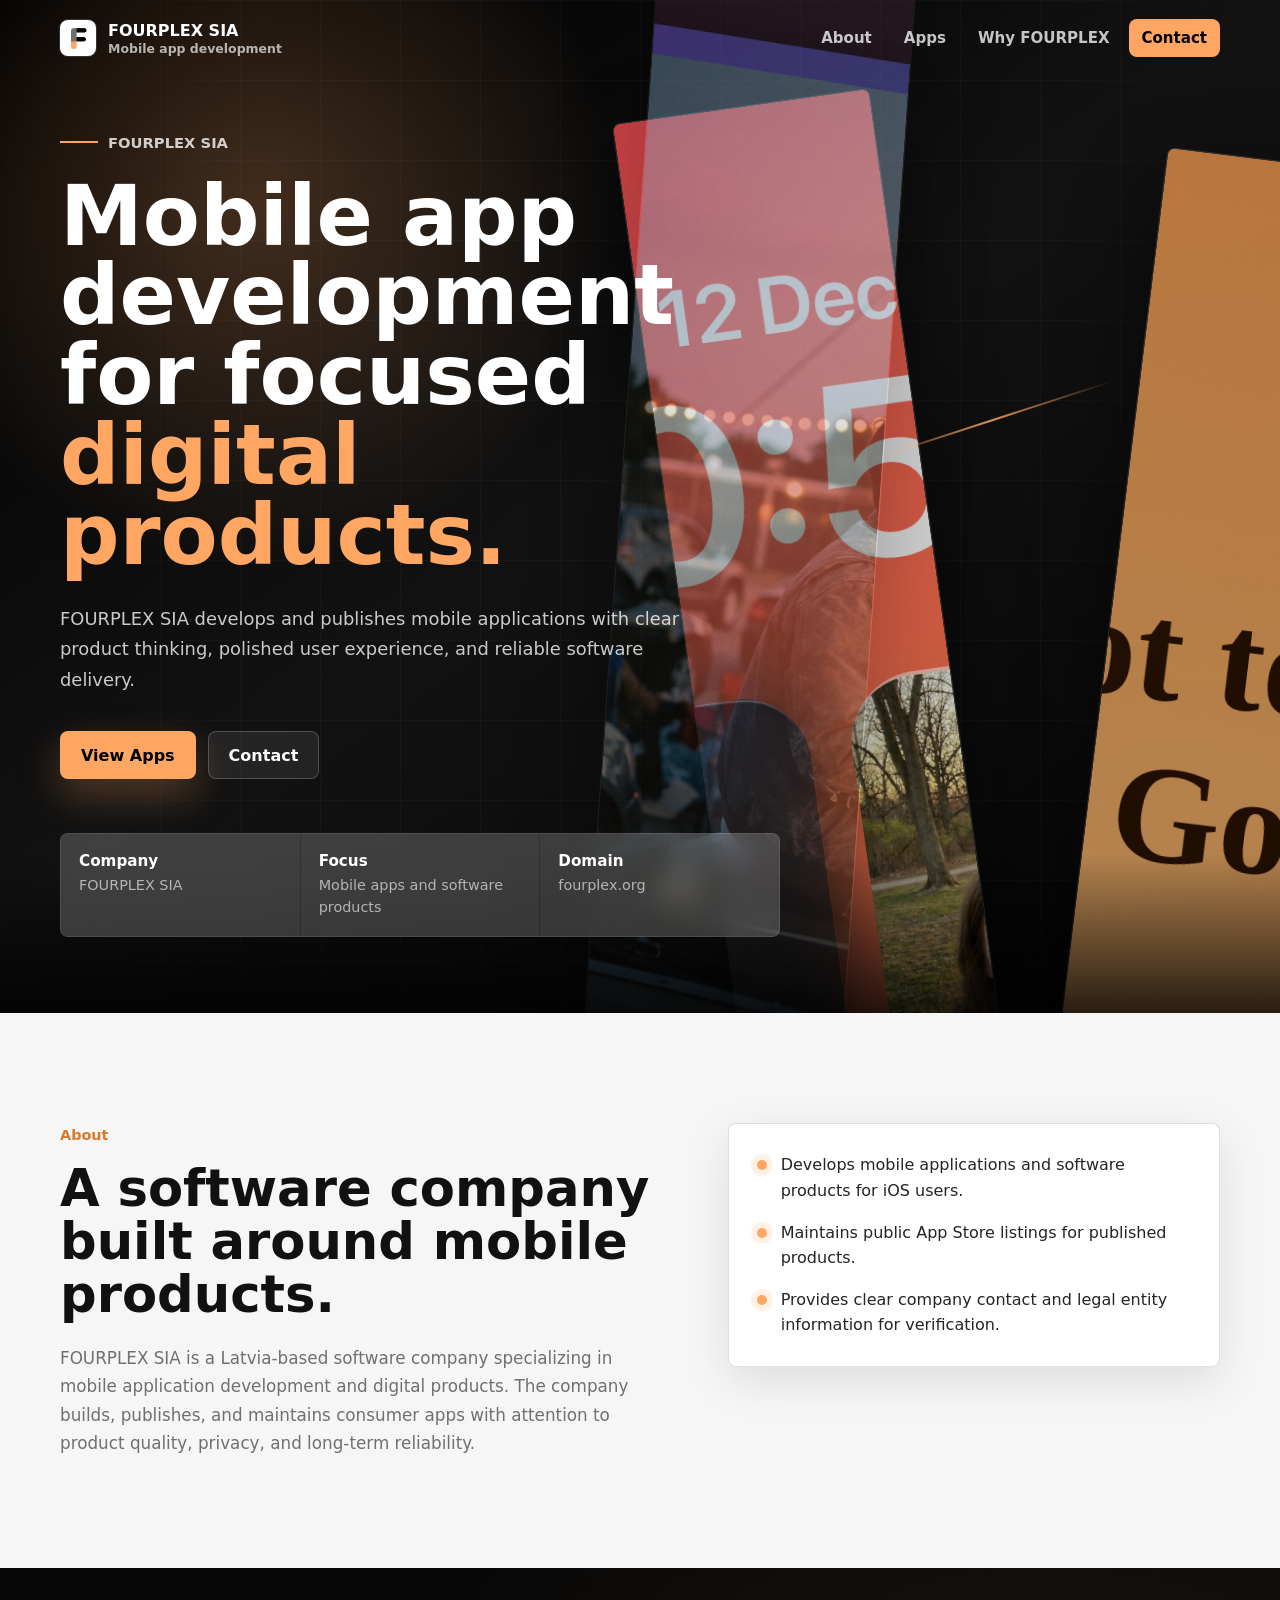
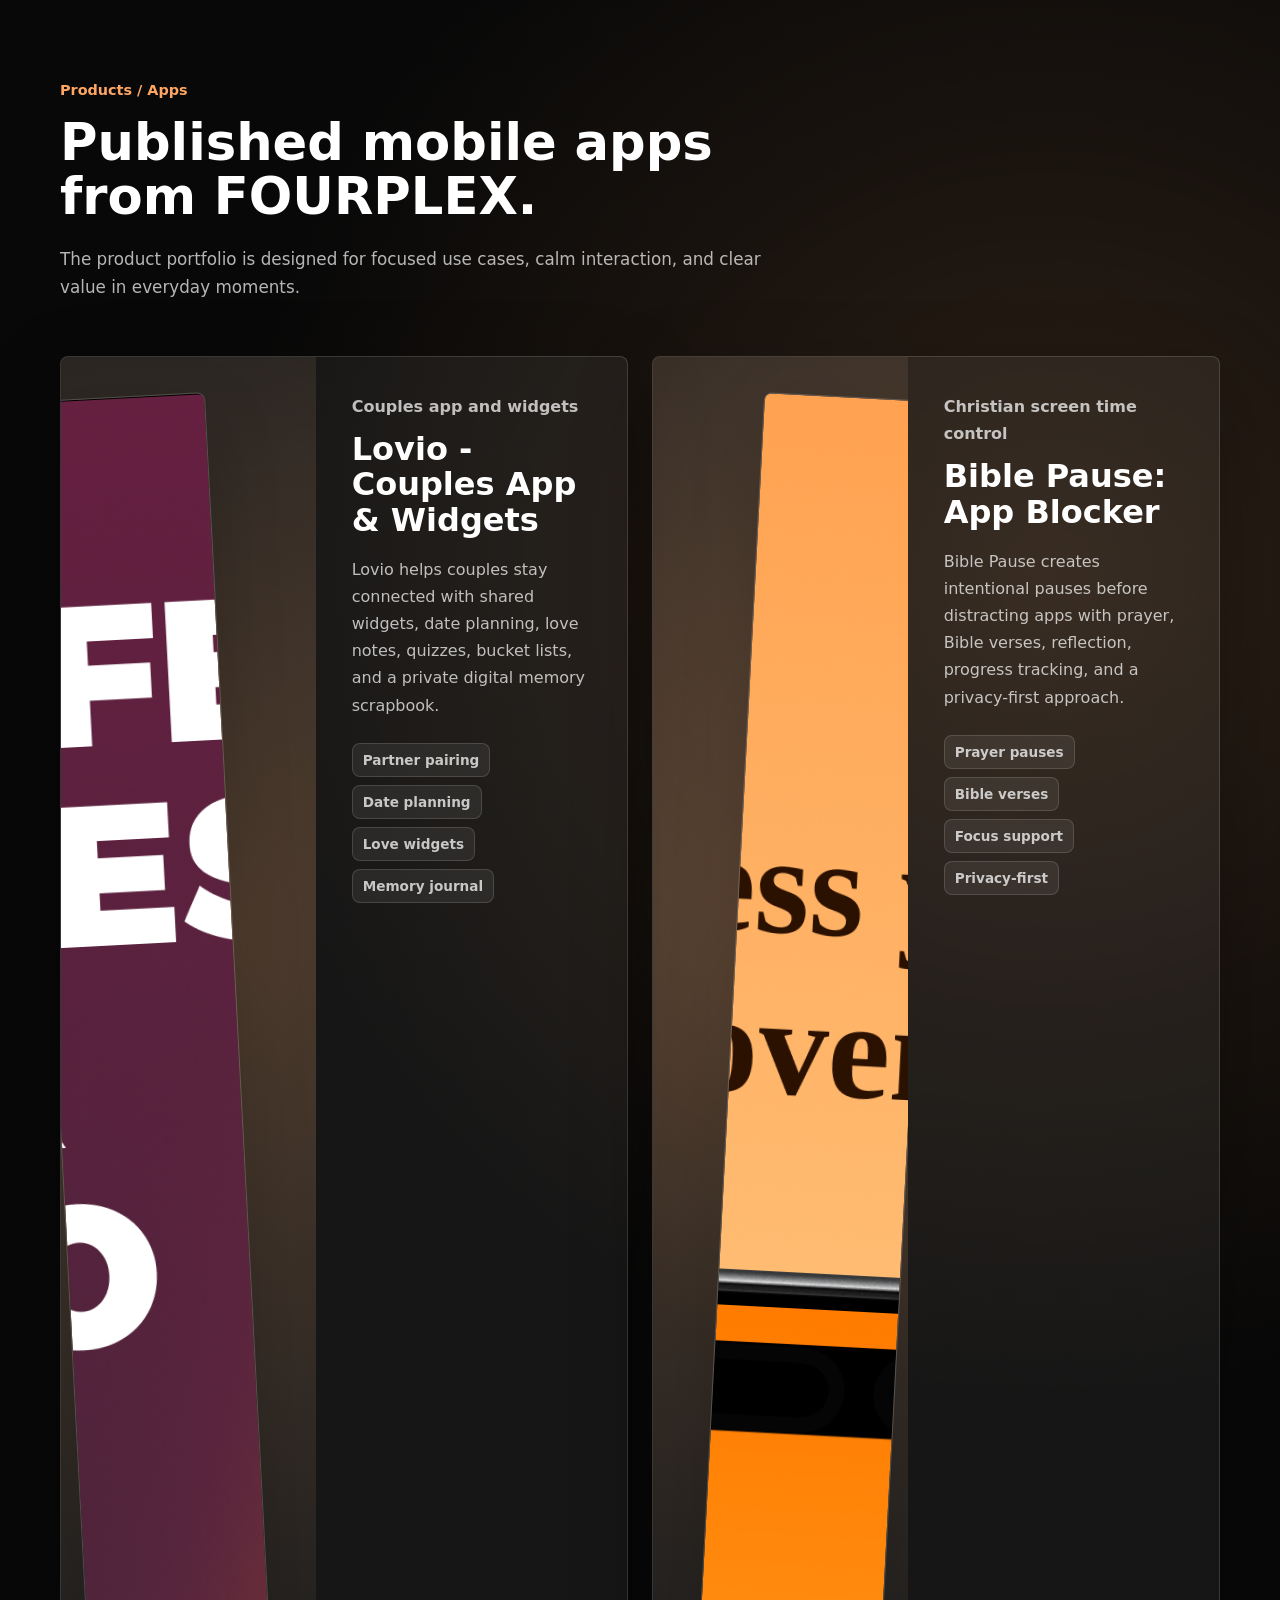
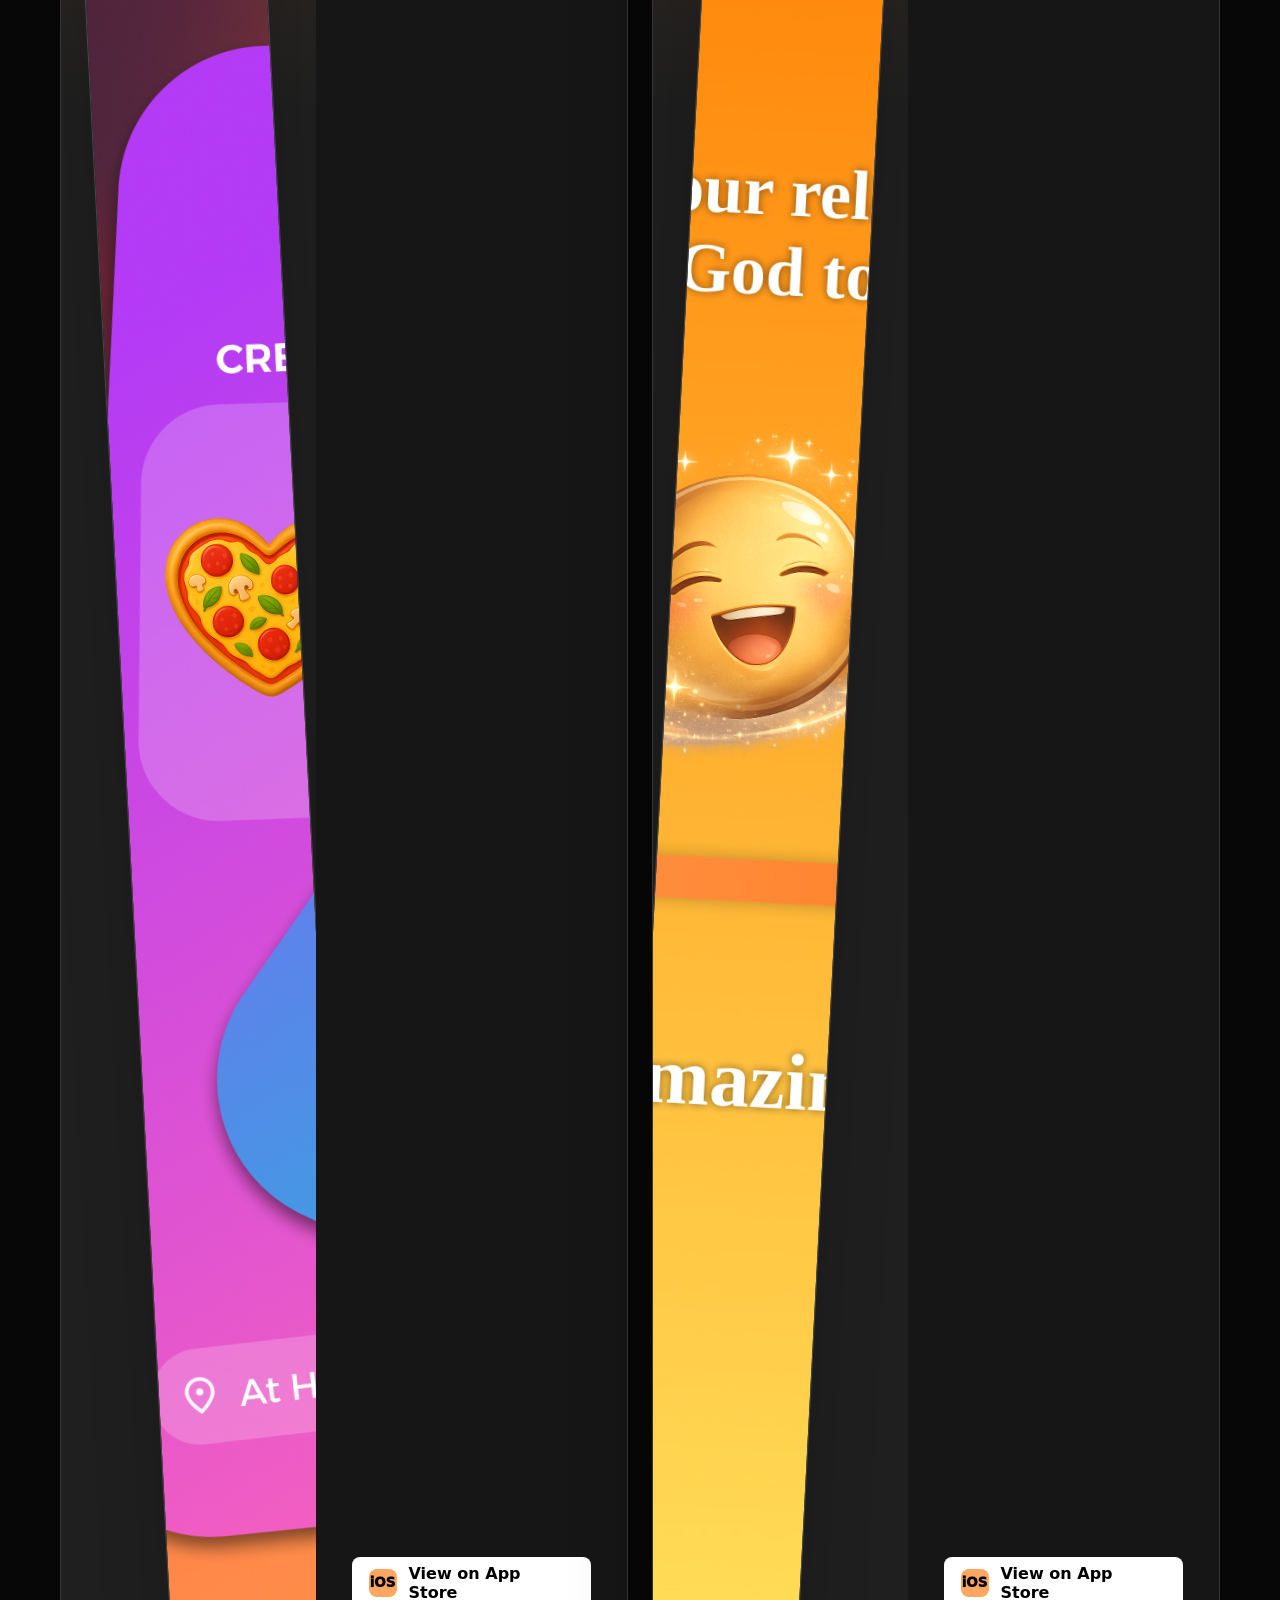
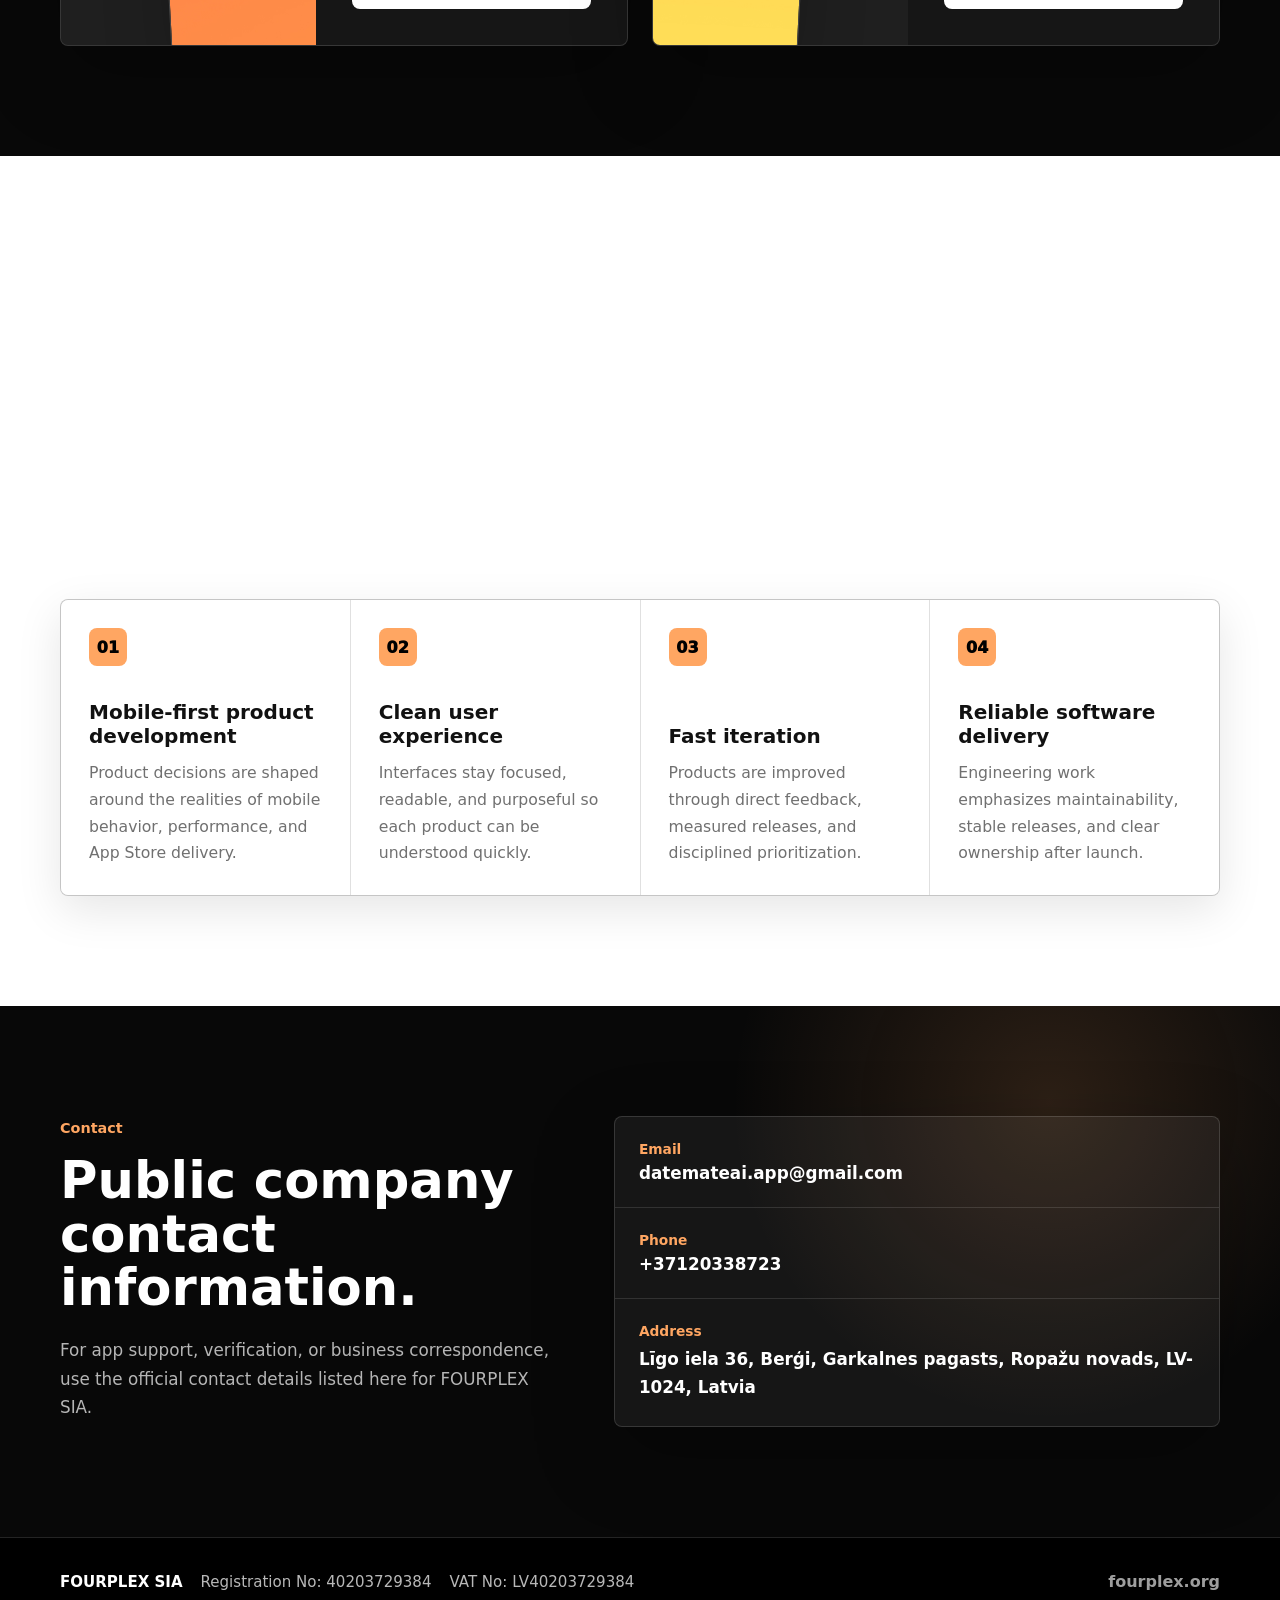
==== index.html @ 43fe4464 "Add initial HTML structure and styles for FOURPLEX SIA website" ====
<!doctype html>
<html lang="en">
<head>
  <meta charset="utf-8">
  <meta name="viewport" content="width=device-width, initial-scale=1">
  <title>FOURPLEX SIA | Mobile App Development Company</title>
  <meta name="description" content="FOURPLEX SIA develops mobile applications and software products, including Lovio and Bible Pause. Public company contact and legal details for FOURPLEX SIA.">
  <meta name="theme-color" content="#000000">
  <meta property="og:title" content="FOURPLEX SIA | Mobile App Development Company">
  <meta property="og:description" content="A Latvia-based software company developing mobile applications and digital products.">
  <meta property="og:type" content="website">
  <meta property="og:url" content="https://fourplex.org">
  <meta property="og:image" content="https://fourplex.org/assets/FOURPLEX_LOGO_TRANSPARENT.png">
  <link rel="canonical" href="https://fourplex.org">
  <link rel="icon" href="assets/FOURPLEX_LOGO_TRANSPARENT.png" type="image/png">
  <script type="application/ld+json">
    {
      "@context": "https://schema.org",
      "@type": "Organization",
      "name": "FOURPLEX SIA",
      "legalName": "FOURPLEX SIA",
      "url": "https://fourplex.org",
      "logo": "https://fourplex.org/assets/FOURPLEX_LOGO_TRANSPARENT.png",
      "description": "FOURPLEX SIA is a software company specializing in mobile application development and digital products.",
      "email": "mailto:datemateai.app@gmail.com",
      "telephone": "+37120338723",
      "taxID": "40203729384",
      "vatID": "LV40203729384",
      "address": {
        "@type": "PostalAddress",
        "streetAddress": "Līgo iela 36",
        "addressLocality": "Berģi, Garkalnes pagasts",
        "addressRegion": "Ropažu novads",
        "postalCode": "LV-1024",
        "addressCountry": "LV"
      },
      "contactPoint": {
        "@type": "ContactPoint",
        "contactType": "business inquiries",
        "email": "datemateai.app@gmail.com",
        "telephone": "+37120338723"
      },
      "sameAs": [
        "https://apps.apple.com/app/lovio-couples-app-widgets/id6743631737",
        "https://apps.apple.com/app/bible-pause-app-blocker/id6758783131"
      ]
    }
  </script>
  <style>
    :root {
      --black: #000000;
      --ink: #111111;
      --graphite: #242424;
      --muted: #707070;
      --accent: #FFA662;
      --accent-dark: #d8792c;
      --surface: #ffffff;
      --surface-soft: #f6f6f6;
      --surface-mid: #ececec;
      --line: rgba(0, 0, 0, 0.12);
      --line-dark: rgba(255, 255, 255, 0.15);
      --radius: 8px;
      --shadow: 0 22px 70px rgba(0, 0, 0, 0.16);
      --shadow-soft: 0 14px 45px rgba(0, 0, 0, 0.10);
      --container: 1160px;
    }

    * {
      box-sizing: border-box;
    }

    html {
      scroll-behavior: smooth;
    }

    body {
      margin: 0;
      color: var(--ink);
      background: var(--surface);
      font-family: ui-sans-serif, system-ui, -apple-system, BlinkMacSystemFont, "Segoe UI", sans-serif;
      letter-spacing: 0;
      text-rendering: optimizeLegibility;
      -webkit-font-smoothing: antialiased;
    }

    img {
      display: block;
      max-width: 100%;
    }

    a {
      color: inherit;
      text-decoration: none;
    }

    p,
    h1,
    h2,
    h3 {
      margin: 0;
    }

    p {
      line-height: 1.7;
    }

    .container {
      width: min(100% - 40px, var(--container));
      margin: 0 auto;
    }

    .site-header {
      position: fixed;
      z-index: 20;
      top: 0;
      left: 0;
      right: 0;
      transition: background 220ms ease, border-color 220ms ease, box-shadow 220ms ease;
      border-bottom: 1px solid transparent;
      color: #ffffff;
    }

    .site-header.is-scrolled,
    .site-header.is-open {
      background: rgba(0, 0, 0, 0.88);
      border-color: var(--line-dark);
      box-shadow: 0 18px 42px rgba(0, 0, 0, 0.24);
      backdrop-filter: blur(18px);
    }

    .nav-shell {
      min-height: 76px;
      display: flex;
      align-items: center;
      justify-content: space-between;
      gap: 24px;
    }

    .brand {
      display: inline-flex;
      align-items: center;
      gap: 12px;
      font-weight: 800;
      font-size: 1rem;
    }

    .brand-mark {
      width: 36px;
      height: 36px;
      object-fit: contain;
      border-radius: 8px;
      background: #fff;
      box-shadow: 0 0 0 1px rgba(255, 255, 255, 0.14);
    }

    .brand-meta {
      display: grid;
      gap: 1px;
    }

    .brand-meta span:last-child {
      color: rgba(255, 255, 255, 0.68);
      font-size: 0.78rem;
      font-weight: 600;
    }

    .nav-links {
      display: flex;
      align-items: center;
      gap: 6px;
    }

    .nav-links a {
      border-radius: 8px;
      color: rgba(255, 255, 255, 0.76);
      font-size: 0.94rem;
      font-weight: 700;
      padding: 10px 13px;
      transition: color 180ms ease, background 180ms ease;
    }

    .nav-links a:hover {
      color: #ffffff;
      background: rgba(255, 255, 255, 0.09);
    }

    .nav-contact {
      color: #000000 !important;
      background: var(--accent) !important;
    }

    .menu-toggle {
      display: none;
      border: 1px solid rgba(255, 255, 255, 0.2);
      border-radius: 8px;
      background: rgba(255, 255, 255, 0.08);
      color: #ffffff;
      padding: 10px 13px;
      font: inherit;
      font-weight: 800;
      cursor: pointer;
    }

    .hero {
      position: relative;
      overflow: hidden;
      min-height: 90vh;
      padding: 128px 0 76px;
      display: grid;
      align-items: center;
      color: #ffffff;
      background:
        radial-gradient(circle at 20% 20%, rgba(255, 166, 98, 0.24), transparent 28%),
        linear-gradient(145deg, #000000 0%, #121212 48%, #050505 100%);
    }

    .hero::after {
      content: "";
      position: absolute;
      inset: auto 0 0;
      height: 160px;
      background: linear-gradient(180deg, transparent, rgba(0, 0, 0, 0.78));
      pointer-events: none;
    }

    .hero-media {
      position: absolute;
      inset: 0;
      overflow: hidden;
      pointer-events: none;
    }

    .hero-grid {
      position: absolute;
      inset: 0;
      opacity: 0.12;
      background-image:
        linear-gradient(rgba(255, 255, 255, 0.22) 1px, transparent 1px),
        linear-gradient(90deg, rgba(255, 255, 255, 0.22) 1px, transparent 1px);
      background-size: 80px 80px;
      -webkit-mask-image: linear-gradient(90deg, transparent 0%, black 18%, black 82%, transparent 100%);
      mask-image: linear-gradient(90deg, transparent 0%, black 18%, black 82%, transparent 100%);
    }

    .hero-shot {
      position: absolute;
      width: 260px;
      aspect-ratio: 1320 / 2868;
      object-fit: cover;
      border-radius: 8px;
      border: 1px solid rgba(255, 255, 255, 0.18);
      box-shadow: 0 30px 90px rgba(0, 0, 0, 0.62);
      opacity: 0.8;
      transform-origin: center;
    }

    .hero-shot.one {
      top: 92px;
      right: 210px;
      transform: rotate(-8deg);
    }

    .hero-shot.two {
      top: 152px;
      right: 28px;
      transform: rotate(7deg);
      opacity: 0.7;
    }

    .hero-shot.three {
      bottom: -210px;
      right: 350px;
      transform: rotate(4deg);
      opacity: 0.42;
    }

    .accent-line {
      position: absolute;
      width: 260px;
      height: 2px;
      background: linear-gradient(90deg, transparent, var(--accent), transparent);
      right: 160px;
      top: 420px;
      transform: rotate(-18deg);
      opacity: 0.85;
    }

    .hero-inner {
      position: relative;
      z-index: 2;
      max-width: 720px;
    }

    .eyebrow {
      display: inline-flex;
      align-items: center;
      gap: 10px;
      color: rgba(255, 255, 255, 0.78);
      font-size: 0.92rem;
      font-weight: 800;
      margin-bottom: 22px;
    }

    .eyebrow::before {
      content: "";
      width: 38px;
      height: 2px;
      background: var(--accent);
    }

    .hero h1 {
      max-width: 820px;
      font-size: 5.2rem;
      line-height: 0.96;
      font-weight: 900;
    }

    .hero h1 span {
      color: var(--accent);
    }

    .hero-copy {
      max-width: 650px;
      margin-top: 28px;
      color: rgba(255, 255, 255, 0.78);
      font-size: 1.12rem;
    }

    .hero-actions {
      display: flex;
      flex-wrap: wrap;
      gap: 12px;
      margin-top: 36px;
    }

    .button {
      display: inline-flex;
      align-items: center;
      justify-content: center;
      min-height: 48px;
      border-radius: 8px;
      padding: 0 20px;
      border: 1px solid transparent;
      font-weight: 850;
      transition: transform 180ms ease, background 180ms ease, border-color 180ms ease, color 180ms ease;
    }

    .button:hover {
      transform: translateY(-2px);
    }

    .button.primary {
      color: #000000;
      background: var(--accent);
      box-shadow: 0 16px 40px rgba(255, 166, 98, 0.28);
    }

    .button.primary:hover {
      background: #ffb676;
    }

    .button.secondary {
      color: #ffffff;
      border-color: rgba(255, 255, 255, 0.2);
      background: rgba(255, 255, 255, 0.08);
    }

    .button.secondary:hover {
      border-color: rgba(255, 255, 255, 0.38);
      background: rgba(255, 255, 255, 0.13);
    }

    .hero-proof {
      display: grid;
      grid-template-columns: repeat(3, minmax(0, 1fr));
      gap: 1px;
      max-width: 740px;
      margin-top: 54px;
      border: 1px solid var(--line-dark);
      border-radius: 8px;
      overflow: hidden;
      background: var(--line-dark);
    }

    .proof-item {
      min-height: 92px;
      padding: 18px;
      background: rgba(255, 255, 255, 0.06);
      backdrop-filter: blur(12px);
    }

    .proof-item strong {
      display: block;
      color: #ffffff;
      font-size: 0.95rem;
      margin-bottom: 5px;
    }

    .proof-item span {
      color: rgba(255, 255, 255, 0.62);
      font-size: 0.9rem;
      line-height: 1.5;
    }

    section {
      scroll-margin-top: 88px;
    }

    .section {
      padding: 110px 0;
    }

    .section.dark {
      color: #ffffff;
      background:
        radial-gradient(circle at 82% 18%, rgba(255, 166, 98, 0.15), transparent 28%),
        #080808;
    }

    .section.soft {
      background: var(--surface-soft);
    }

    .section-kicker {
      color: var(--accent-dark);
      font-size: 0.9rem;
      font-weight: 900;
      margin-bottom: 14px;
    }

    .dark .section-kicker {
      color: var(--accent);
    }

    .section-heading {
      max-width: 760px;
      font-size: 3.2rem;
      line-height: 1.04;
      font-weight: 900;
      margin-bottom: 22px;
    }

    .section-lede {
      max-width: 730px;
      color: var(--muted);
      font-size: 1.05rem;
    }

    .dark .section-lede {
      color: rgba(255, 255, 255, 0.7);
    }

    .about-layout {
      display: grid;
      grid-template-columns: minmax(0, 1.1fr) minmax(320px, 0.9fr);
      gap: 66px;
      align-items: start;
    }

    .about-panel {
      border: 1px solid var(--line);
      border-radius: 8px;
      padding: 28px;
      background: #ffffff;
      box-shadow: var(--shadow-soft);
    }

    .detail-list {
      display: grid;
      gap: 16px;
      margin: 0;
      padding: 0;
      list-style: none;
    }

    .detail-list li {
      display: grid;
      grid-template-columns: 10px 1fr;
      gap: 14px;
      color: var(--graphite);
      line-height: 1.6;
    }

    .detail-list li::before {
      content: "";
      width: 10px;
      height: 10px;
      border-radius: 8px;
      margin-top: 8px;
      background: var(--accent);
      box-shadow: 0 0 0 6px rgba(255, 166, 98, 0.16);
    }

    .apps-grid {
      display: grid;
      grid-template-columns: repeat(2, minmax(0, 1fr));
      gap: 24px;
      margin-top: 54px;
    }

    .app-card {
      position: relative;
      overflow: hidden;
      display: grid;
      grid-template-columns: 0.9fr 1.1fr;
      min-height: 560px;
      border: 1px solid rgba(255, 255, 255, 0.14);
      border-radius: 8px;
      background: rgba(255, 255, 255, 0.06);
      box-shadow: 0 28px 80px rgba(0, 0, 0, 0.28);
    }

    .app-card::before {
      content: "";
      position: absolute;
      inset: 0;
      background: linear-gradient(130deg, rgba(255, 166, 98, 0.18), transparent 42%);
      opacity: 0;
      transition: opacity 220ms ease;
      pointer-events: none;
    }

    .app-card:hover::before {
      opacity: 1;
    }

    .app-visual {
      position: relative;
      min-height: 100%;
      display: grid;
      place-items: end center;
      overflow: hidden;
      background:
        radial-gradient(circle at 50% 20%, rgba(255, 166, 98, 0.22), transparent 34%),
        rgba(255, 255, 255, 0.04);
    }

    .app-visual img {
      position: relative;
      z-index: 1;
      width: 72%;
      min-width: 178px;
      max-width: 260px;
      margin: 38px auto -18px;
      aspect-ratio: 1320 / 2868;
      object-fit: cover;
      border-radius: 8px;
      border: 1px solid rgba(255, 255, 255, 0.18);
      box-shadow: var(--shadow);
      transform: rotate(-3deg);
      transition: transform 220ms ease;
    }

    .app-card:nth-child(2) .app-visual img {
      transform: rotate(3deg);
    }

    .app-card:hover .app-visual img {
      transform: translateY(-8px) rotate(0deg);
    }

    .app-content {
      position: relative;
      z-index: 1;
      display: flex;
      flex-direction: column;
      justify-content: space-between;
      gap: 30px;
      padding: 36px;
    }

    .app-label {
      color: var(--accent);
      font-size: 0.86rem;
      font-weight: 900;
      margin-bottom: 12px;
    }

    .app-content h3 {
      color: #ffffff;
      font-size: 2rem;
      line-height: 1.1;
      font-weight: 900;
      margin-bottom: 18px;
    }

    .app-content p {
      color: rgba(255, 255, 255, 0.72);
      font-size: 1rem;
    }

    .feature-tags {
      display: flex;
      flex-wrap: wrap;
      gap: 8px;
      margin-top: 24px;
    }

    .feature-tags span {
      border: 1px solid rgba(255, 255, 255, 0.14);
      border-radius: 8px;
      color: rgba(255, 255, 255, 0.74);
      background: rgba(255, 255, 255, 0.07);
      padding: 8px 10px;
      font-size: 0.85rem;
      font-weight: 750;
    }

    .store-button {
      align-self: flex-start;
      display: inline-flex;
      align-items: center;
      gap: 12px;
      min-height: 52px;
      border-radius: 8px;
      padding: 0 16px;
      color: #000000;
      background: #ffffff;
      border: 1px solid rgba(255, 255, 255, 0.2);
      font-weight: 900;
      transition: transform 180ms ease, background 180ms ease;
    }

    .store-button span {
      display: grid;
      place-items: center;
      width: 28px;
      height: 28px;
      border-radius: 8px;
      color: #000000;
      background: var(--accent);
      font-size: 0.84rem;
      font-weight: 950;
    }

    .store-button:hover {
      transform: translateY(-2px);
      background: #f3f3f3;
    }

    .why-grid {
      display: grid;
      grid-template-columns: repeat(4, minmax(0, 1fr));
      gap: 1px;
      margin-top: 56px;
      border: 1px solid var(--line);
      border-radius: 8px;
      overflow: hidden;
      background: var(--line);
      box-shadow: var(--shadow-soft);
    }

    .why-item {
      min-height: 270px;
      display: flex;
      flex-direction: column;
      justify-content: space-between;
      gap: 34px;
      padding: 28px;
      background: #ffffff;
      transition: transform 180ms ease, background 180ms ease;
    }

    .why-item:hover {
      background: #fbfbfb;
      transform: translateY(-3px);
    }

    .why-number {
      width: 38px;
      height: 38px;
      display: grid;
      place-items: center;
      border-radius: 8px;
      color: #000000;
      background: var(--accent);
      font-weight: 950;
    }

    .why-item h3 {
      font-size: 1.25rem;
      line-height: 1.2;
      font-weight: 900;
      margin-bottom: 12px;
    }

    .why-item p {
      color: var(--muted);
      font-size: 0.98rem;
    }

    .contact-layout {
      display: grid;
      grid-template-columns: minmax(0, 0.9fr) minmax(340px, 1.1fr);
      gap: 58px;
      align-items: start;
    }

    .contact-card {
      border: 1px solid rgba(255, 255, 255, 0.14);
      border-radius: 8px;
      overflow: hidden;
      background: rgba(255, 255, 255, 0.06);
      box-shadow: 0 28px 80px rgba(0, 0, 0, 0.28);
    }

    .contact-row {
      display: grid;
      gap: 6px;
      padding: 24px;
      border-bottom: 1px solid rgba(255, 255, 255, 0.12);
    }

    .contact-row:last-child {
      border-bottom: 0;
    }

    .contact-row span {
      color: var(--accent);
      font-size: 0.86rem;
      font-weight: 900;
    }

    .contact-row a,
    .contact-row p {
      color: #ffffff;
      font-size: 1.05rem;
      font-weight: 750;
      overflow-wrap: anywhere;
    }

    .site-footer {
      color: #ffffff;
      background: #000000;
      border-top: 1px solid rgba(255, 255, 255, 0.14);
      padding: 34px 0;
    }

    .footer-inner {
      display: flex;
      align-items: center;
      justify-content: space-between;
      gap: 26px;
    }

    .legal {
      display: flex;
      flex-wrap: wrap;
      gap: 10px 18px;
      color: rgba(255, 255, 255, 0.72);
      font-size: 0.94rem;
    }

    .legal strong {
      color: #ffffff;
    }

    .footer-domain {
      color: rgba(255, 255, 255, 0.62);
      font-weight: 750;
    }

    .reveal {
      opacity: 0;
      transform: translateY(20px);
      transition: opacity 650ms ease, transform 650ms ease;
    }

    .reveal.is-visible {
      opacity: 1;
      transform: translateY(0);
    }

    @media (prefers-reduced-motion: reduce) {
      html {
        scroll-behavior: auto;
      }

      *,
      *::before,
      *::after {
        animation-duration: 0.001ms !important;
        animation-iteration-count: 1 !important;
        scroll-behavior: auto !important;
        transition-duration: 0.001ms !important;
      }

      .reveal {
        opacity: 1;
        transform: none;
      }
    }

    @media (max-width: 1120px) {
      .hero h1 {
        font-size: 4.35rem;
      }

      .hero-shot.one {
        right: 120px;
      }

      .hero-shot.two {
        right: -66px;
      }

      .app-card {
        grid-template-columns: 1fr;
        min-height: 0;
      }

      .app-visual {
        min-height: 380px;
      }
    }

    @media (max-width: 900px) {
      .container {
        width: min(100% - 32px, var(--container));
      }

      .menu-toggle {
        display: inline-flex;
      }

      .nav-links {
        position: absolute;
        left: 16px;
        right: 16px;
        top: 76px;
        display: none;
        flex-direction: column;
        align-items: stretch;
        gap: 4px;
        padding: 10px;
        border: 1px solid var(--line-dark);
        border-radius: 8px;
        background: rgba(0, 0, 0, 0.94);
        box-shadow: 0 24px 60px rgba(0, 0, 0, 0.35);
      }

      .site-header.is-open .nav-links {
        display: flex;
      }

      .nav-links a {
        padding: 13px 14px;
      }

      .hero {
        min-height: 84vh;
        padding: 106px 0 50px;
      }

      .hero h1 {
        font-size: 3.45rem;
        line-height: 1;
      }

      .hero-copy {
        font-size: 1.04rem;
      }

      .hero-shot {
        width: 190px;
        opacity: 0.32;
      }

      .hero-shot.one {
        top: 118px;
        right: -24px;
      }

      .hero-shot.two {
        top: 330px;
        right: 58px;
      }

      .hero-shot.three {
        display: none;
      }

      .accent-line {
        right: -40px;
        top: 492px;
      }

      .apps-grid,
      .why-grid,
      .about-layout,
      .contact-layout {
        grid-template-columns: 1fr;
      }

      .section {
        padding: 82px 0;
      }

      .section-heading {
        font-size: 2.45rem;
      }

      .why-grid {
        gap: 1px;
      }

      .why-item {
        min-height: 210px;
      }

      .footer-inner {
        align-items: flex-start;
        flex-direction: column;
      }
    }

    @media (max-width: 560px) {
      .brand-meta span:last-child {
        display: none;
      }

      .hero h1 {
        font-size: 2.36rem;
      }

      .hero-actions {
        flex-direction: column;
        margin-top: 24px;
      }

      .button {
        width: 100%;
      }

      .hero-proof {
        display: none;
      }

      .section-heading {
        font-size: 2.05rem;
      }

      .about-panel,
      .app-content,
      .contact-row,
      .why-item {
        padding: 22px;
      }

      .app-visual {
        min-height: 330px;
      }

      .app-visual img {
        width: 58%;
        min-width: 158px;
      }
    }
  </style>
</head>
<body>
  <header class="site-header" data-header>
    <div class="container nav-shell">
      <a class="brand" href="#top" aria-label="FOURPLEX SIA home">
        <img class="brand-mark" src="assets/FOURPLEX_LOGO_TRANSPARENT.png" alt="" width="36" height="36">
        <span class="brand-meta">
          <span>FOURPLEX SIA</span>
          <span>Mobile app development</span>
        </span>
      </a>
      <button class="menu-toggle" type="button" aria-expanded="false" aria-controls="site-navigation" data-menu-toggle>Menu</button>
      <nav class="nav-links" id="site-navigation" aria-label="Primary navigation">
        <a href="#about">About</a>
        <a href="#apps">Apps</a>
        <a href="#why">Why FOURPLEX</a>
        <a class="nav-contact" href="#contact">Contact</a>
      </nav>
    </div>
  </header>

  <main id="top">
    <section class="hero" aria-labelledby="hero-title">
      <div class="hero-media" aria-hidden="true">
        <div class="hero-grid"></div>
        <img class="hero-shot one" src="assets/lovio-app-screenshots/4.jpg" alt="" loading="eager" fetchpriority="high" width="1320" height="2868">
        <img class="hero-shot two" src="assets/biblepause-app-screenshots/3.jpg" alt="" loading="eager" width="1320" height="2868">
        <img class="hero-shot three" src="assets/lovio-app-screenshots/7.jpg" alt="" loading="lazy" width="1320" height="2868">
        <div class="accent-line"></div>
      </div>
      <div class="container">
        <div class="hero-inner reveal">
          <p class="eyebrow">FOURPLEX SIA</p>
          <h1 id="hero-title">Mobile app development for focused <span>digital products.</span></h1>
          <p class="hero-copy">FOURPLEX SIA develops and publishes mobile applications with clear product thinking, polished user experience, and reliable software delivery.</p>
          <div class="hero-actions" aria-label="Primary actions">
            <a class="button primary" href="#apps">View Apps</a>
            <a class="button secondary" href="#contact">Contact</a>
          </div>
          <div class="hero-proof" aria-label="Company summary">
            <div class="proof-item">
              <strong>Company</strong>
              <span>FOURPLEX SIA</span>
            </div>
            <div class="proof-item">
              <strong>Focus</strong>
              <span>Mobile apps and software products</span>
            </div>
            <div class="proof-item">
              <strong>Domain</strong>
              <span>fourplex.org</span>
            </div>
          </div>
        </div>
      </div>
    </section>

    <section class="section soft" id="about" aria-labelledby="about-title">
      <div class="container about-layout">
        <div class="reveal">
          <p class="section-kicker">About</p>
          <h2 class="section-heading" id="about-title">A software company built around mobile products.</h2>
          <p class="section-lede">FOURPLEX SIA is a Latvia-based software company specializing in mobile application development and digital products. The company builds, publishes, and maintains consumer apps with attention to product quality, privacy, and long-term reliability.</p>
        </div>
        <div class="about-panel reveal">
          <ul class="detail-list" aria-label="FOURPLEX company details">
            <li>Develops mobile applications and software products for iOS users.</li>
            <li>Maintains public App Store listings for published products.</li>
            <li>Provides clear company contact and legal entity information for verification.</li>
          </ul>
        </div>
      </div>
    </section>

    <section class="section dark" id="apps" aria-labelledby="apps-title">
      <div class="container">
        <div class="reveal">
          <p class="section-kicker">Products / Apps</p>
          <h2 class="section-heading" id="apps-title">Published mobile apps from FOURPLEX.</h2>
          <p class="section-lede">The product portfolio is designed for focused use cases, calm interaction, and clear value in everyday moments.</p>
        </div>

        <div class="apps-grid">
          <article class="app-card reveal">
            <div class="app-visual">
              <img src="assets/lovio-app-screenshots/1.jpg" alt="Lovio couples app screenshot" loading="lazy" width="1320" height="2868">
            </div>
            <div class="app-content">
              <div>
                <p class="app-label">Couples app and widgets</p>
                <h3>Lovio - Couples App &amp; Widgets</h3>
                <p>Lovio helps couples stay connected with shared widgets, date planning, love notes, quizzes, bucket lists, and a private digital memory scrapbook.</p>
                <div class="feature-tags" aria-label="Lovio product focus">
                  <span>Partner pairing</span>
                  <span>Date planning</span>
                  <span>Love widgets</span>
                  <span>Memory journal</span>
                </div>
              </div>
              <a class="store-button" href="https://apps.apple.com/app/lovio-couples-app-widgets/id6743631737" target="_blank" rel="noopener noreferrer" aria-label="View Lovio on the App Store">
                <span aria-hidden="true">iOS</span>
                View on App Store
              </a>
            </div>
          </article>

          <article class="app-card reveal">
            <div class="app-visual">
              <img src="assets/biblepause-app-screenshots/4.jpg" alt="Bible Pause app screenshot" loading="lazy" width="1320" height="2868">
            </div>
            <div class="app-content">
              <div>
                <p class="app-label">Christian screen time control</p>
                <h3>Bible Pause: App Blocker</h3>
                <p>Bible Pause creates intentional pauses before distracting apps with prayer, Bible verses, reflection, progress tracking, and a privacy-first approach.</p>
                <div class="feature-tags" aria-label="Bible Pause product focus">
                  <span>Prayer pauses</span>
                  <span>Bible verses</span>
                  <span>Focus support</span>
                  <span>Privacy-first</span>
                </div>
              </div>
              <a class="store-button" href="https://apps.apple.com/app/bible-pause-app-blocker/id6758783131" target="_blank" rel="noopener noreferrer" aria-label="View Bible Pause on the App Store">
                <span aria-hidden="true">iOS</span>
                View on App Store
              </a>
            </div>
          </article>
        </div>
      </div>
    </section>

    <section class="section" id="why" aria-labelledby="why-title">
      <div class="container">
        <div class="reveal">
          <p class="section-kicker">Why FOURPLEX</p>
          <h2 class="section-heading" id="why-title">Practical product standards for mobile software.</h2>
          <p class="section-lede">FOURPLEX prioritizes focused scope, maintainable implementation, and user experience that supports the purpose of each app.</p>
        </div>
        <div class="why-grid">
          <article class="why-item reveal">
            <span class="why-number">01</span>
            <div>
              <h3>Mobile-first product development</h3>
              <p>Product decisions are shaped around the realities of mobile behavior, performance, and App Store delivery.</p>
            </div>
          </article>
          <article class="why-item reveal">
            <span class="why-number">02</span>
            <div>
              <h3>Clean user experience</h3>
              <p>Interfaces stay focused, readable, and purposeful so each product can be understood quickly.</p>
            </div>
          </article>
          <article class="why-item reveal">
            <span class="why-number">03</span>
            <div>
              <h3>Fast iteration</h3>
              <p>Products are improved through direct feedback, measured releases, and disciplined prioritization.</p>
            </div>
          </article>
          <article class="why-item reveal">
            <span class="why-number">04</span>
            <div>
              <h3>Reliable software delivery</h3>
              <p>Engineering work emphasizes maintainability, stable releases, and clear ownership after launch.</p>
            </div>
          </article>
        </div>
      </div>
    </section>

    <section class="section dark" id="contact" aria-labelledby="contact-title">
      <div class="container contact-layout">
        <div class="reveal">
          <p class="section-kicker">Contact</p>
          <h2 class="section-heading" id="contact-title">Public company contact information.</h2>
          <p class="section-lede">For app support, verification, or business correspondence, use the official contact details listed here for FOURPLEX SIA.</p>
        </div>
        <div class="contact-card reveal" aria-label="FOURPLEX SIA contact details">
          <div class="contact-row">
            <span>Email</span>
            <a href="mailto:datemateai.app@gmail.com">datemateai.app@gmail.com</a>
          </div>
          <div class="contact-row">
            <span>Phone</span>
            <a href="tel:+37120338723">+37120338723</a>
          </div>
          <div class="contact-row">
            <span>Address</span>
            <p>Līgo iela 36, Berģi, Garkalnes pagasts, Ropažu novads, LV-1024, Latvia</p>
          </div>
        </div>
      </div>
    </section>
  </main>

  <footer class="site-footer">
    <div class="container footer-inner">
      <div class="legal" aria-label="FOURPLEX SIA legal details">
        <strong>FOURPLEX SIA</strong>
        <span>Registration No: 40203729384</span>
        <span>VAT No: LV40203729384</span>
      </div>
      <span class="footer-domain">fourplex.org</span>
    </div>
  </footer>

  <script>
    const header = document.querySelector("[data-header]");
    const menuToggle = document.querySelector("[data-menu-toggle]");
    const navLinks = document.querySelectorAll(".nav-links a");
    const revealItems = document.querySelectorAll(".reveal");

    function syncHeaderState() {
      header.classList.toggle("is-scrolled", window.scrollY > 12);
    }

    syncHeaderState();
    window.addEventListener("scroll", syncHeaderState, { passive: true });

    menuToggle.addEventListener("click", () => {
      const isOpen = header.classList.toggle("is-open");
      menuToggle.setAttribute("aria-expanded", String(isOpen));
    });

    navLinks.forEach((link) => {
      link.addEventListener("click", () => {
        header.classList.remove("is-open");
        menuToggle.setAttribute("aria-expanded", "false");
      });
    });

    if ("IntersectionObserver" in window) {
      const observer = new IntersectionObserver((entries) => {
        entries.forEach((entry) => {
          if (entry.isIntersecting) {
            entry.target.classList.add("is-visible");
            observer.unobserve(entry.target);
          }
        });
      }, { threshold: 0.16 });

      revealItems.forEach((item) => observer.observe(item));
    } else {
      revealItems.forEach((item) => item.classList.add("is-visible"));
    }
  </script>
</body>
</html>
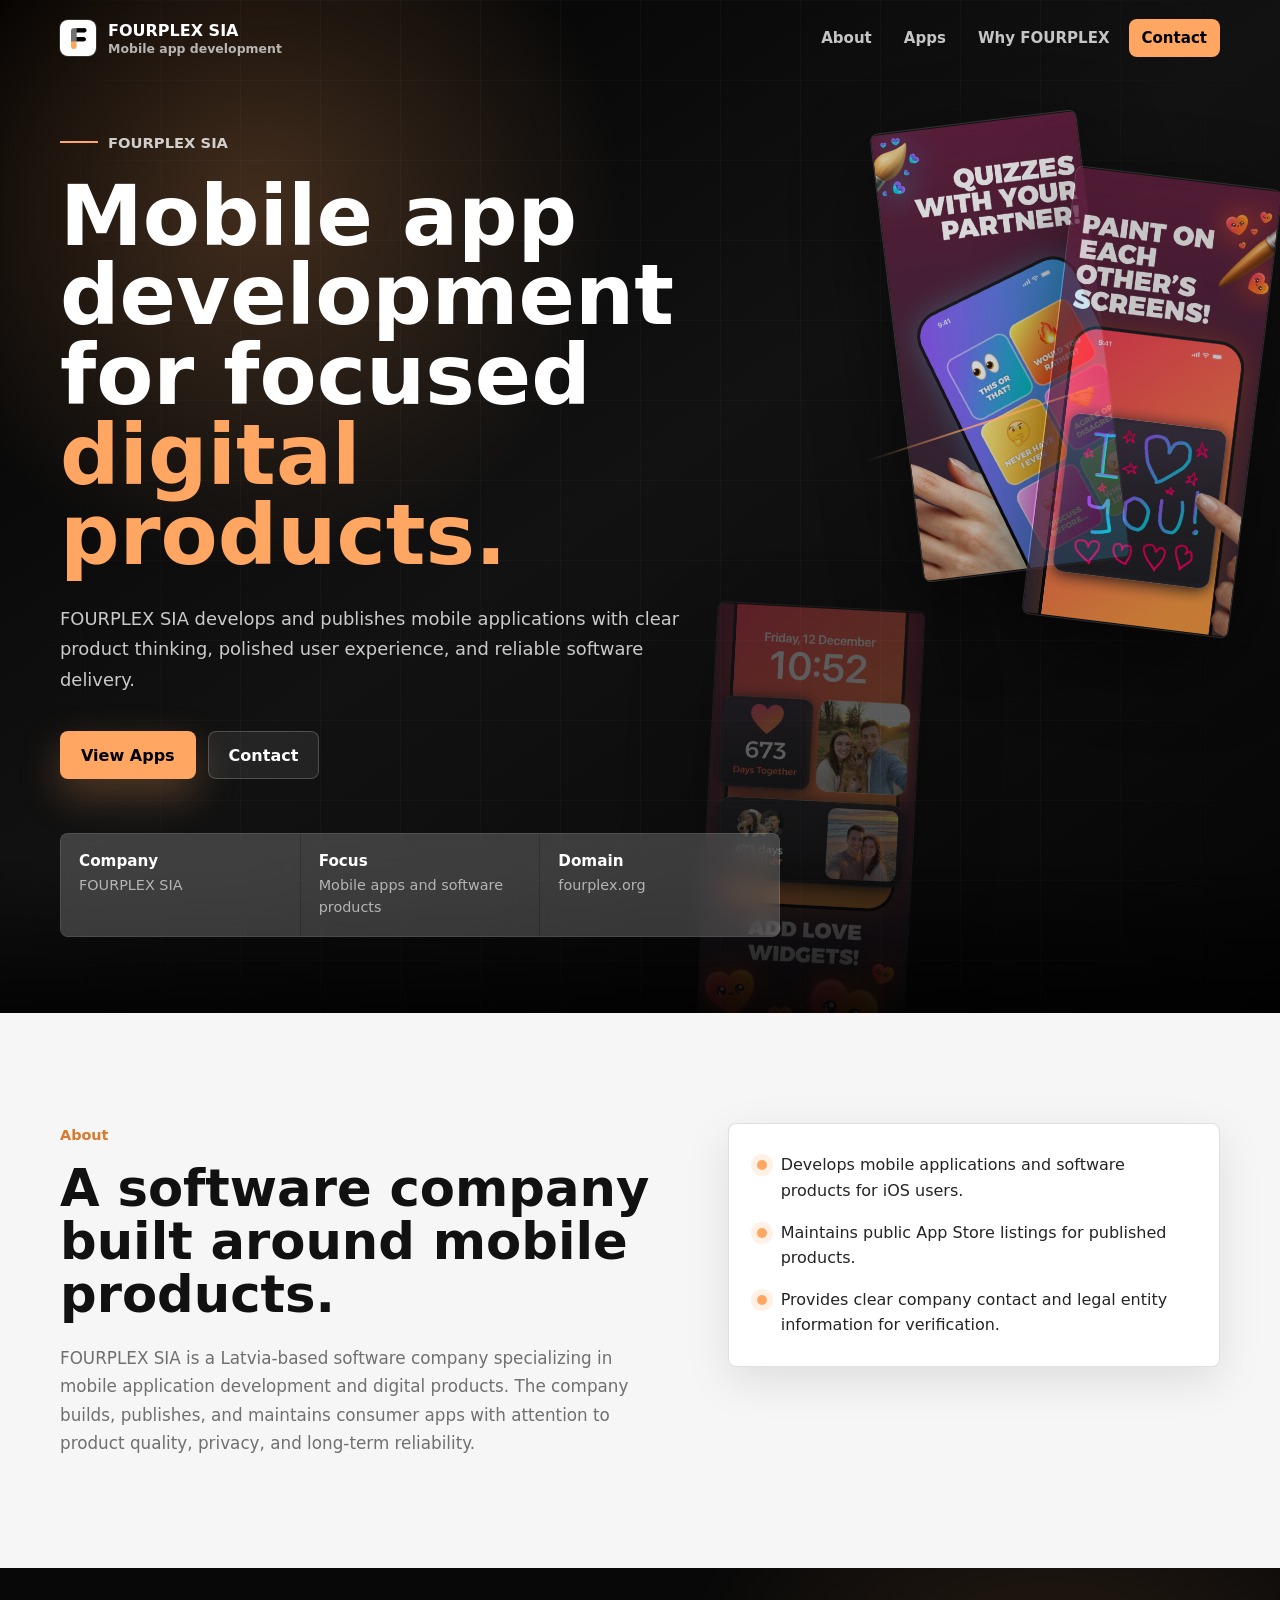
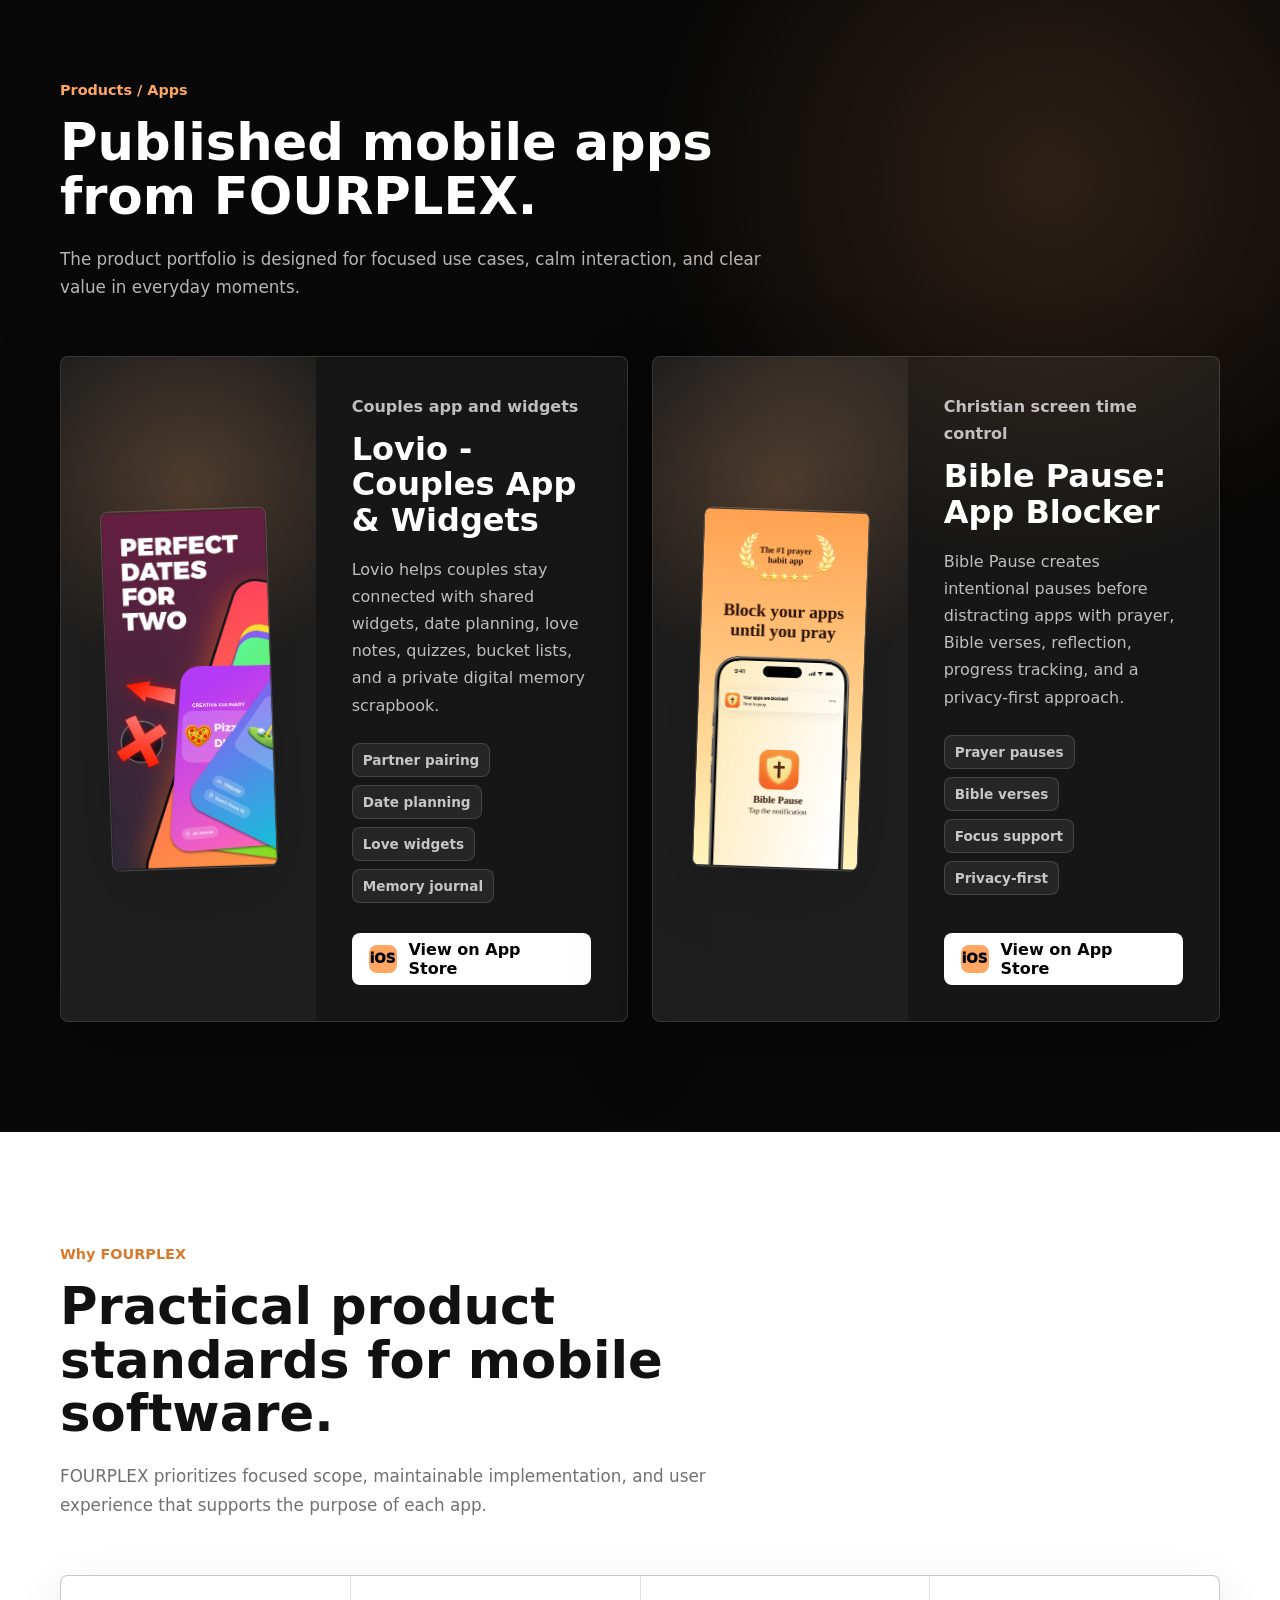
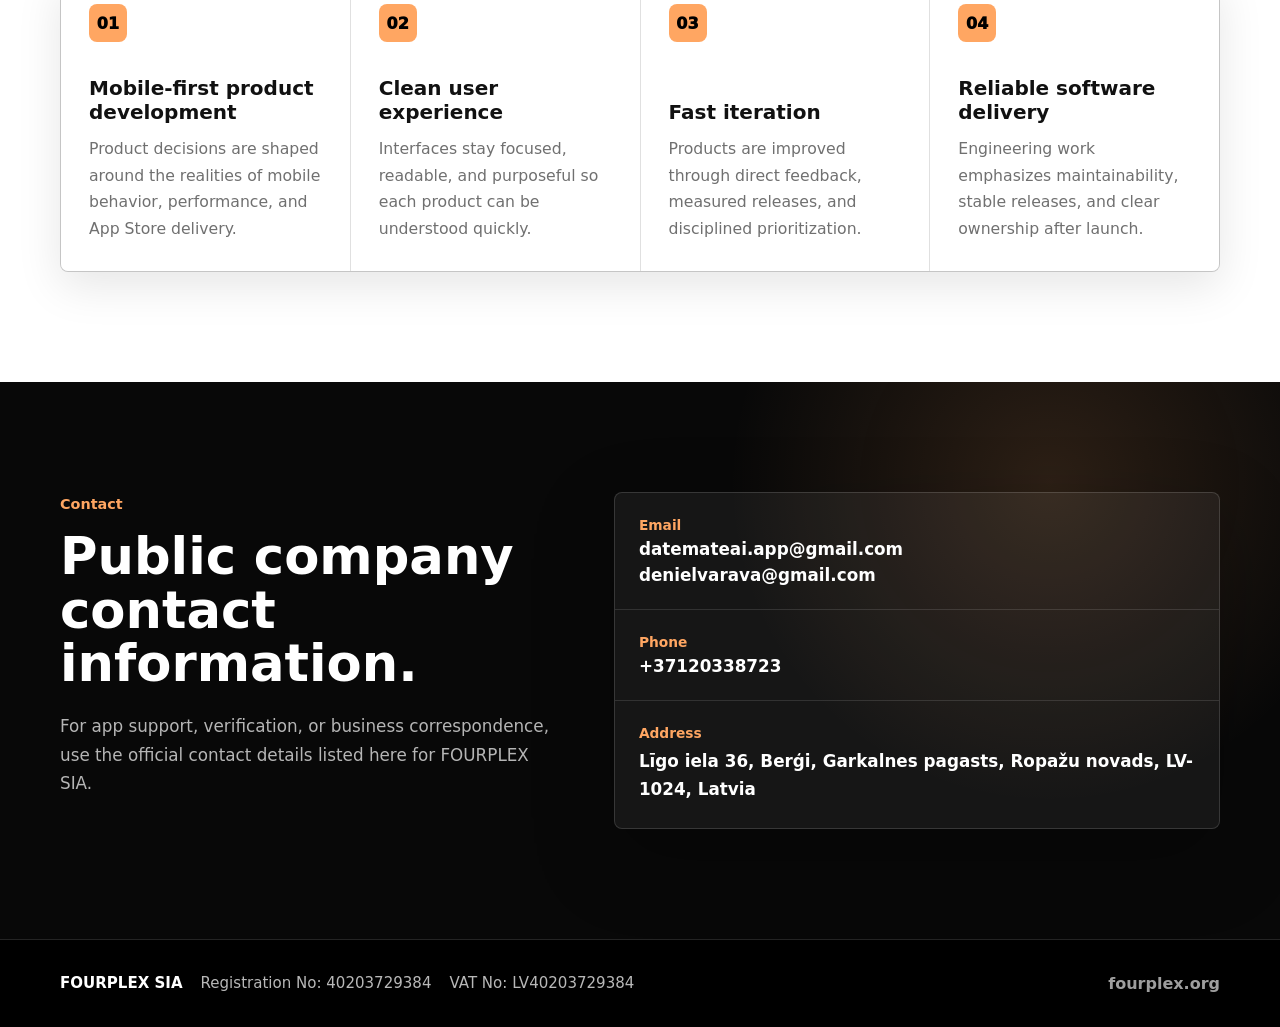
==== commit e5bde9ed: "Update styles and images for improved layout and design consistency" ====
--- a/index.html
+++ b/index.html
@@ -70,17 +70,22 @@
     }
 
     html {
+      background: #000000;
       scroll-behavior: smooth;
     }
 
     body {
       margin: 0;
       color: var(--ink);
-      background: var(--surface);
+      background: #000000;
       font-family: ui-sans-serif, system-ui, -apple-system, BlinkMacSystemFont, "Segoe UI", sans-serif;
       letter-spacing: 0;
       text-rendering: optimizeLegibility;
       -webkit-font-smoothing: antialiased;
+    }
+
+    main {
+      background: var(--surface);
     }
 
     img {
@@ -244,34 +249,36 @@
 
     .hero-shot {
       position: absolute;
-      width: 260px;
+      width: 208px;
+      max-width: 22vw;
+      height: auto;
       aspect-ratio: 1320 / 2868;
-      object-fit: cover;
+      object-fit: contain;
       border-radius: 8px;
       border: 1px solid rgba(255, 255, 255, 0.18);
       box-shadow: 0 30px 90px rgba(0, 0, 0, 0.62);
-      opacity: 0.8;
+      opacity: 0.84;
       transform-origin: center;
     }
 
     .hero-shot.one {
-      top: 92px;
-      right: 210px;
-      transform: rotate(-8deg);
+      top: 120px;
+      right: 176px;
+      transform: rotate(-7deg);
     }
 
     .hero-shot.two {
-      top: 152px;
-      right: 28px;
+      top: 176px;
+      right: 24px;
       transform: rotate(7deg);
-      opacity: 0.7;
+      opacity: 0.76;
     }
 
     .hero-shot.three {
-      bottom: -210px;
-      right: 350px;
-      transform: rotate(4deg);
-      opacity: 0.42;
+      bottom: -44px;
+      right: 366px;
+      transform: rotate(3deg);
+      opacity: 0.32;
     }
 
     .accent-line {
@@ -503,7 +510,7 @@
       overflow: hidden;
       display: grid;
       grid-template-columns: 0.9fr 1.1fr;
-      min-height: 560px;
+      min-height: 470px;
       border: 1px solid rgba(255, 255, 255, 0.14);
       border-radius: 8px;
       background: rgba(255, 255, 255, 0.06);
@@ -528,7 +535,8 @@
       position: relative;
       min-height: 100%;
       display: grid;
-      place-items: end center;
+      place-items: center;
+      padding: 30px 22px;
       overflow: hidden;
       background:
         radial-gradient(circle at 50% 20%, rgba(255, 166, 98, 0.22), transparent 34%),
@@ -538,25 +546,24 @@
     .app-visual img {
       position: relative;
       z-index: 1;
-      width: 72%;
-      min-width: 178px;
-      max-width: 260px;
-      margin: 38px auto -18px;
+      width: auto;
+      max-width: 100%;
+      height: 360px;
       aspect-ratio: 1320 / 2868;
-      object-fit: cover;
+      object-fit: contain;
       border-radius: 8px;
       border: 1px solid rgba(255, 255, 255, 0.18);
       box-shadow: var(--shadow);
-      transform: rotate(-3deg);
+      transform: rotate(-2deg);
       transition: transform 220ms ease;
     }
 
     .app-card:nth-child(2) .app-visual img {
-      transform: rotate(3deg);
+      transform: rotate(2deg);
     }
 
     .app-card:hover .app-visual img {
-      transform: translateY(-8px) rotate(0deg);
+      transform: translateY(-6px) rotate(0deg);
     }
 
     .app-content {
@@ -797,11 +804,16 @@
       }
 
       .hero-shot.one {
-        right: 120px;
+        right: 116px;
       }
 
       .hero-shot.two {
-        right: -66px;
+        right: 4px;
+      }
+
+      .hero-shot.three {
+        right: 278px;
+        bottom: -92px;
       }
 
       .app-card {
@@ -810,7 +822,11 @@
       }
 
       .app-visual {
-        min-height: 380px;
+        min-height: 312px;
+      }
+
+      .app-visual img {
+        height: 320px;
       }
     }
 
@@ -862,22 +878,25 @@
       }
 
       .hero-shot {
-        width: 190px;
-        opacity: 0.32;
+        width: 150px;
+        max-width: none;
+        opacity: 0.34;
       }
 
       .hero-shot.one {
         top: 118px;
-        right: -24px;
+        right: 54px;
       }
 
       .hero-shot.two {
-        top: 330px;
-        right: 58px;
+        top: 276px;
+        right: -6px;
       }
 
       .hero-shot.three {
-        display: none;
+        bottom: -58px;
+        right: 164px;
+        opacity: 0.18;
       }
 
       .accent-line {
@@ -948,12 +967,11 @@
       }
 
       .app-visual {
-        min-height: 330px;
+        min-height: 280px;
       }
 
       .app-visual img {
-        width: 58%;
-        min-width: 158px;
+        height: 266px;
       }
     }
   </style>
@@ -982,9 +1000,9 @@
     <section class="hero" aria-labelledby="hero-title">
       <div class="hero-media" aria-hidden="true">
         <div class="hero-grid"></div>
-        <img class="hero-shot one" src="assets/lovio-app-screenshots/4.jpg" alt="" loading="eager" fetchpriority="high" width="1320" height="2868">
-        <img class="hero-shot two" src="assets/biblepause-app-screenshots/3.jpg" alt="" loading="eager" width="1320" height="2868">
-        <img class="hero-shot three" src="assets/lovio-app-screenshots/7.jpg" alt="" loading="lazy" width="1320" height="2868">
+        <img class="hero-shot one" src="assets/lovio-app-screenshots/6.jpg" alt="" loading="eager" fetchpriority="high" width="1320" height="2868">
+        <img class="hero-shot two" src="assets/lovio-app-screenshots/5.jpg" alt="" loading="eager" width="1320" height="2868">
+        <img class="hero-shot three" src="assets/lovio-app-screenshots/4.jpg" alt="" loading="lazy" width="1320" height="2868">
         <div class="accent-line"></div>
       </div>
       <div class="container">
@@ -1065,7 +1083,7 @@
 
           <article class="app-card reveal">
             <div class="app-visual">
-              <img src="assets/biblepause-app-screenshots/4.jpg" alt="Bible Pause app screenshot" loading="lazy" width="1320" height="2868">
+              <img src="assets/biblepause-app-screenshots/1.jpg" alt="Bible Pause app screenshot" loading="lazy" width="1320" height="2868">
             </div>
             <div class="app-content">
               <div>
@@ -1140,6 +1158,7 @@
           <div class="contact-row">
             <span>Email</span>
             <a href="mailto:datemateai.app@gmail.com">datemateai.app@gmail.com</a>
+            <a href="mailto:denielvarava@gmail.com">denielvarava@gmail.com</a>
           </div>
           <div class="contact-row">
             <span>Phone</span>
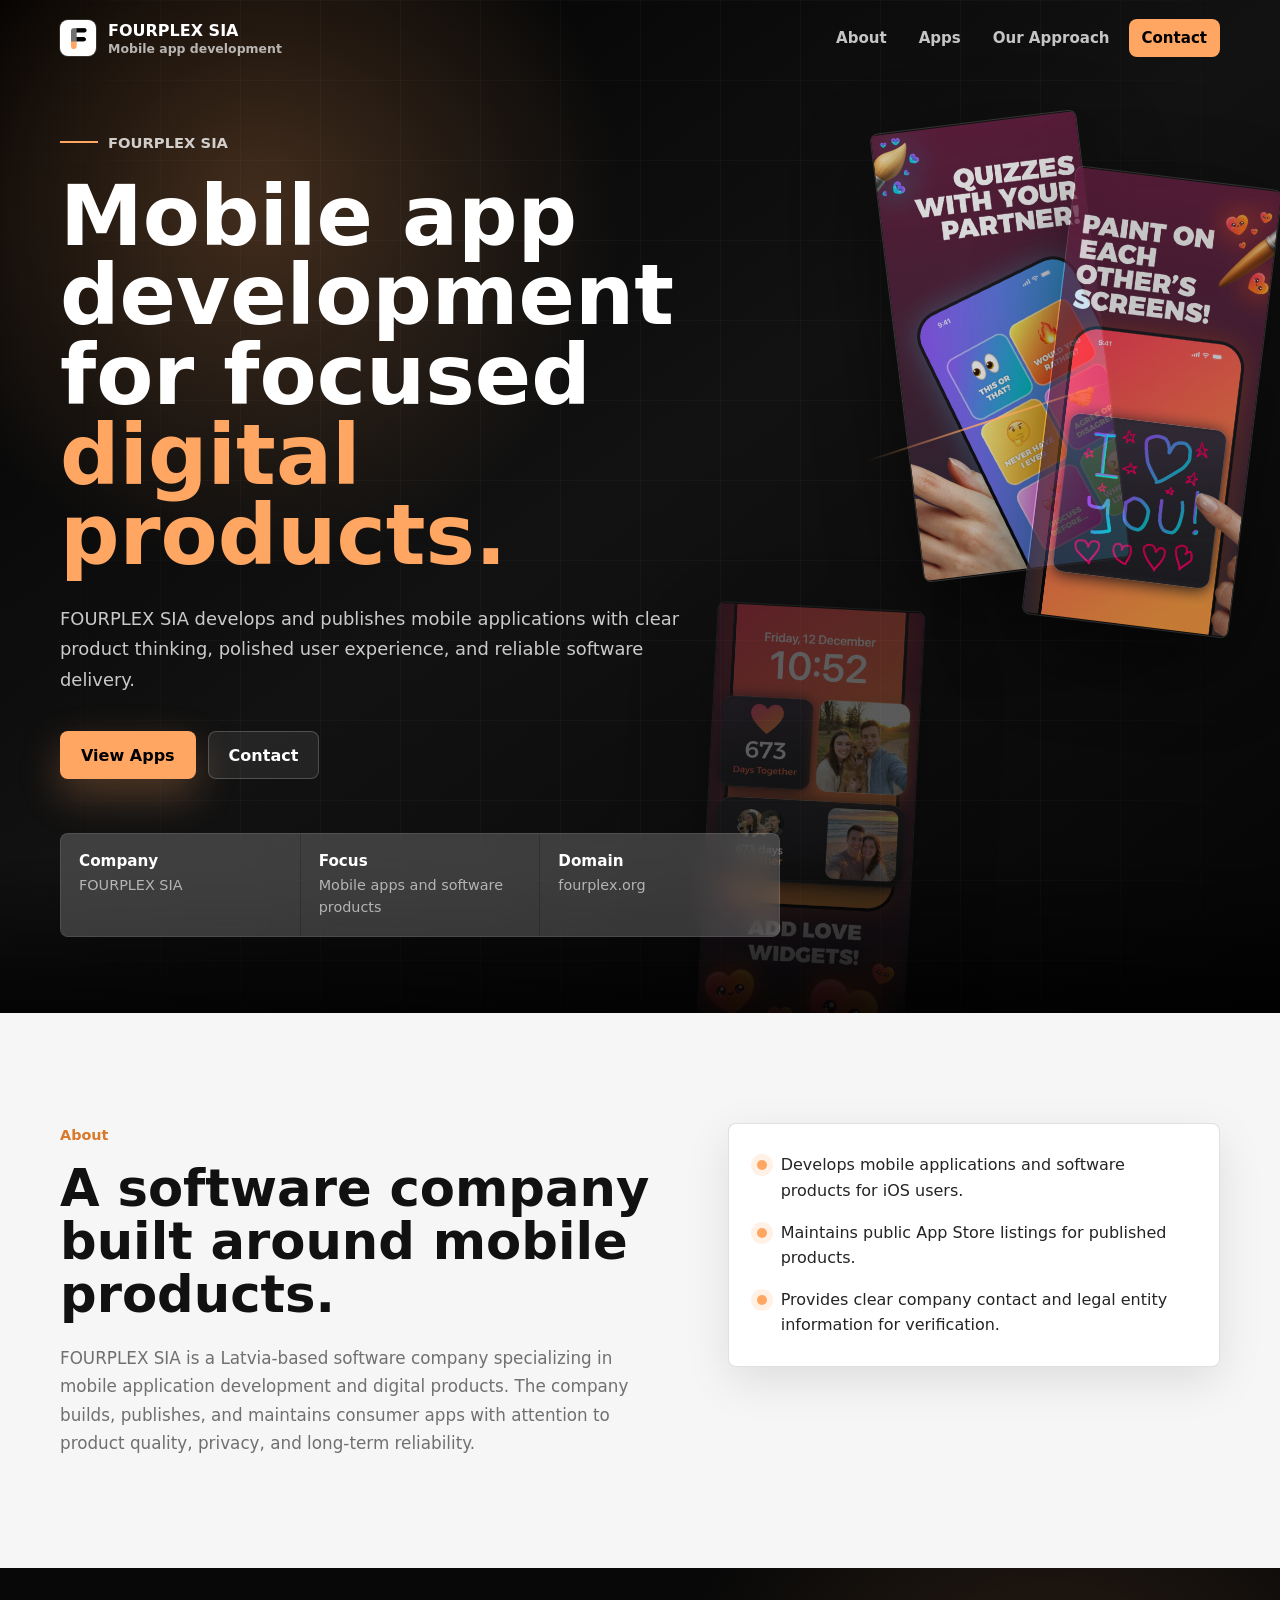
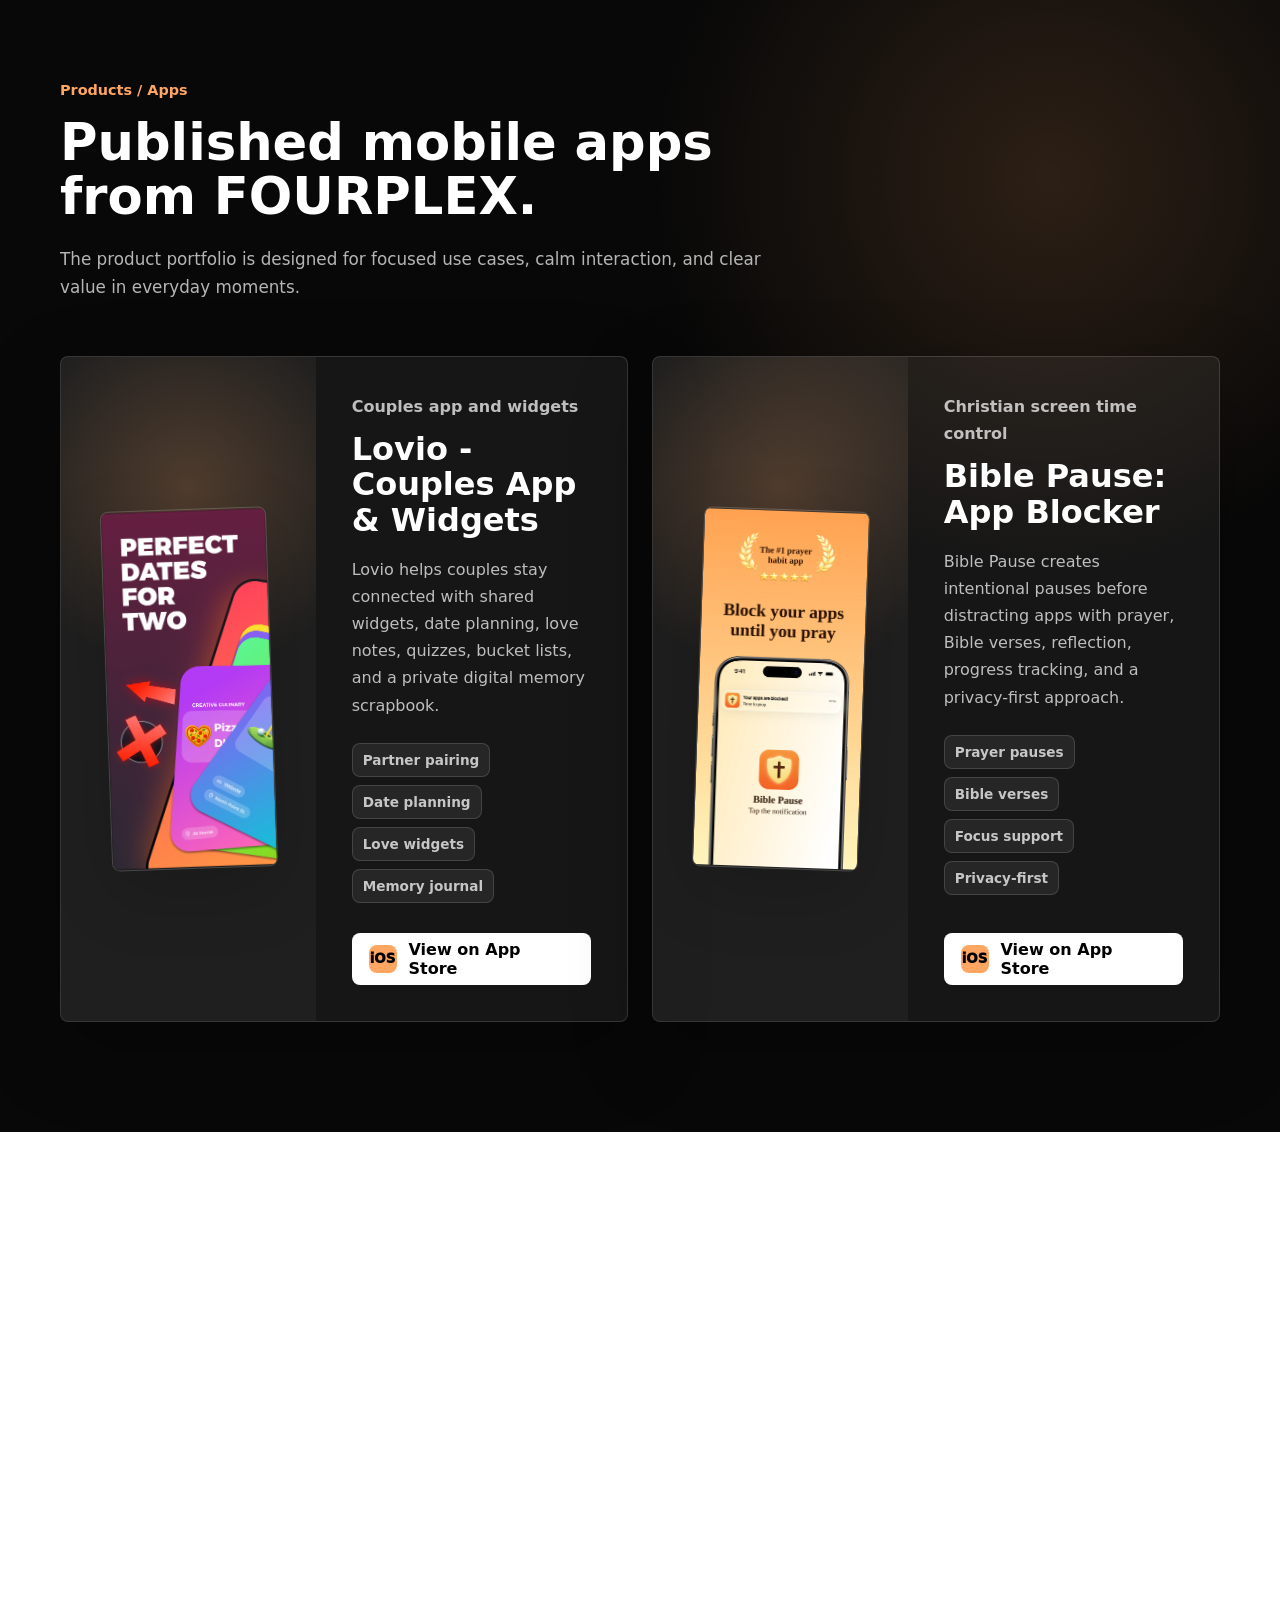
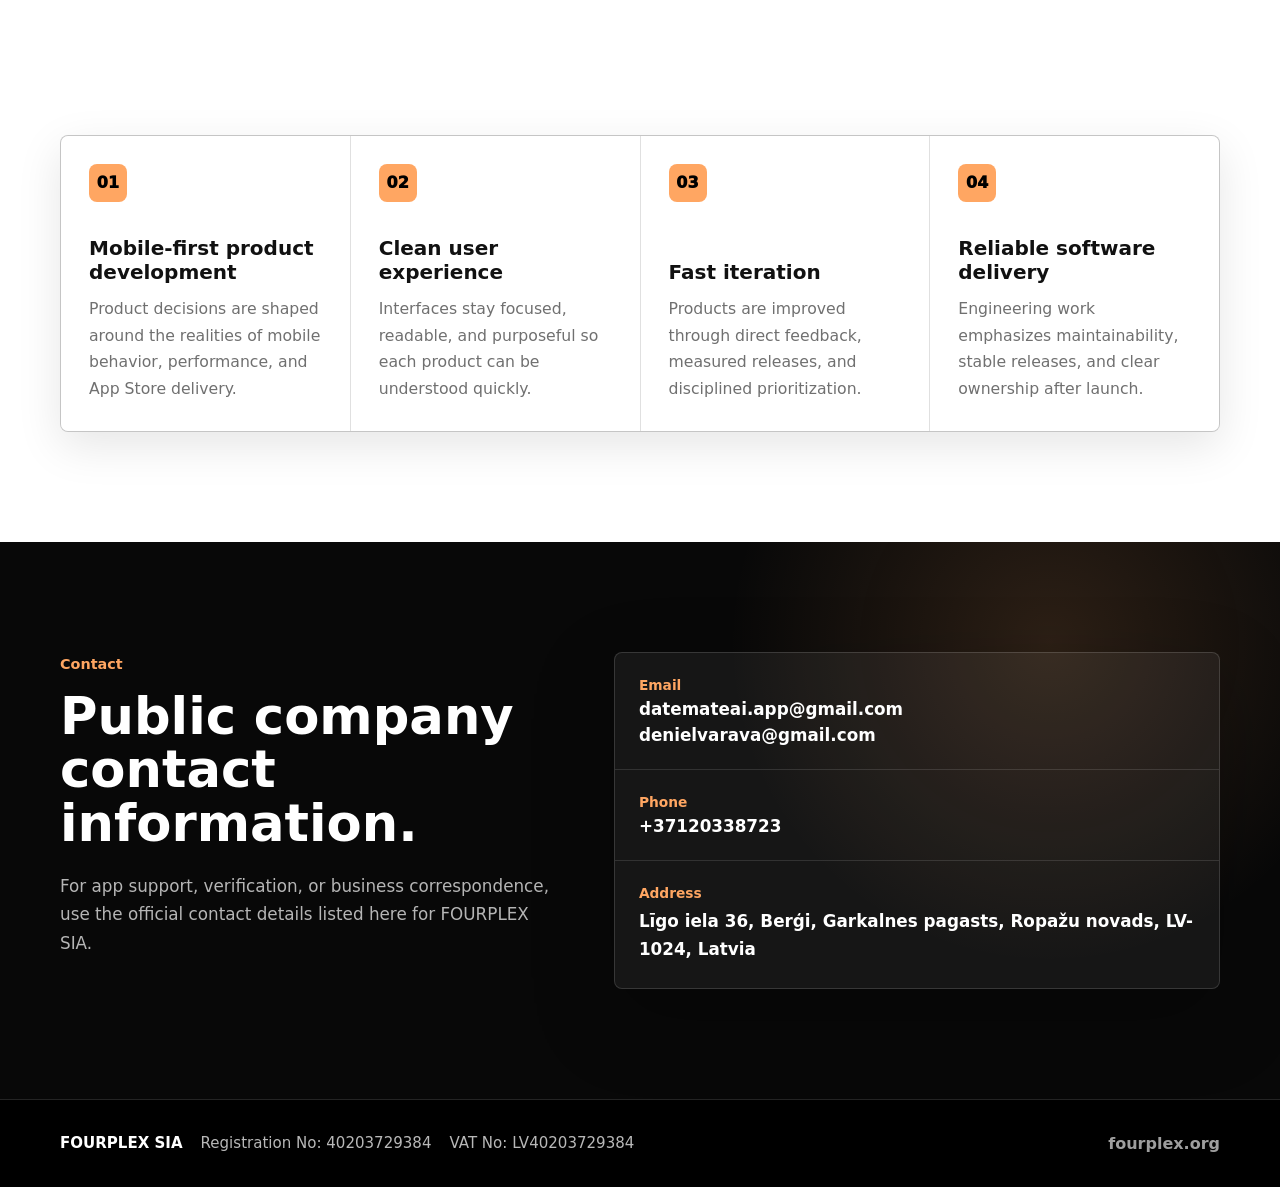
==== commit fb82a6df: "Update titles" ====
--- a/index.html
+++ b/index.html
@@ -990,7 +990,7 @@
       <nav class="nav-links" id="site-navigation" aria-label="Primary navigation">
         <a href="#about">About</a>
         <a href="#apps">Apps</a>
-        <a href="#why">Why FOURPLEX</a>
+        <a href="#why">Our Approach</a>
         <a class="nav-contact" href="#contact">Contact</a>
       </nav>
     </div>
@@ -1110,9 +1110,9 @@
     <section class="section" id="why" aria-labelledby="why-title">
       <div class="container">
         <div class="reveal">
-          <p class="section-kicker">Why FOURPLEX</p>
-          <h2 class="section-heading" id="why-title">Practical product standards for mobile software.</h2>
-          <p class="section-lede">FOURPLEX prioritizes focused scope, maintainable implementation, and user experience that supports the purpose of each app.</p>
+          <p class="section-kicker">Our Approach</p>
+          <h2 class="section-heading" id="why-title">FOURPLEX builds and operates mobile applications with a focus on clarity, performance, and long-term maintainability.</h2>
+          <p class="section-lede">Each product is developed with a focused scope, maintainable implementation, and a user experience aligned with its purpose.</p>
         </div>
         <div class="why-grid">
           <article class="why-item reveal">
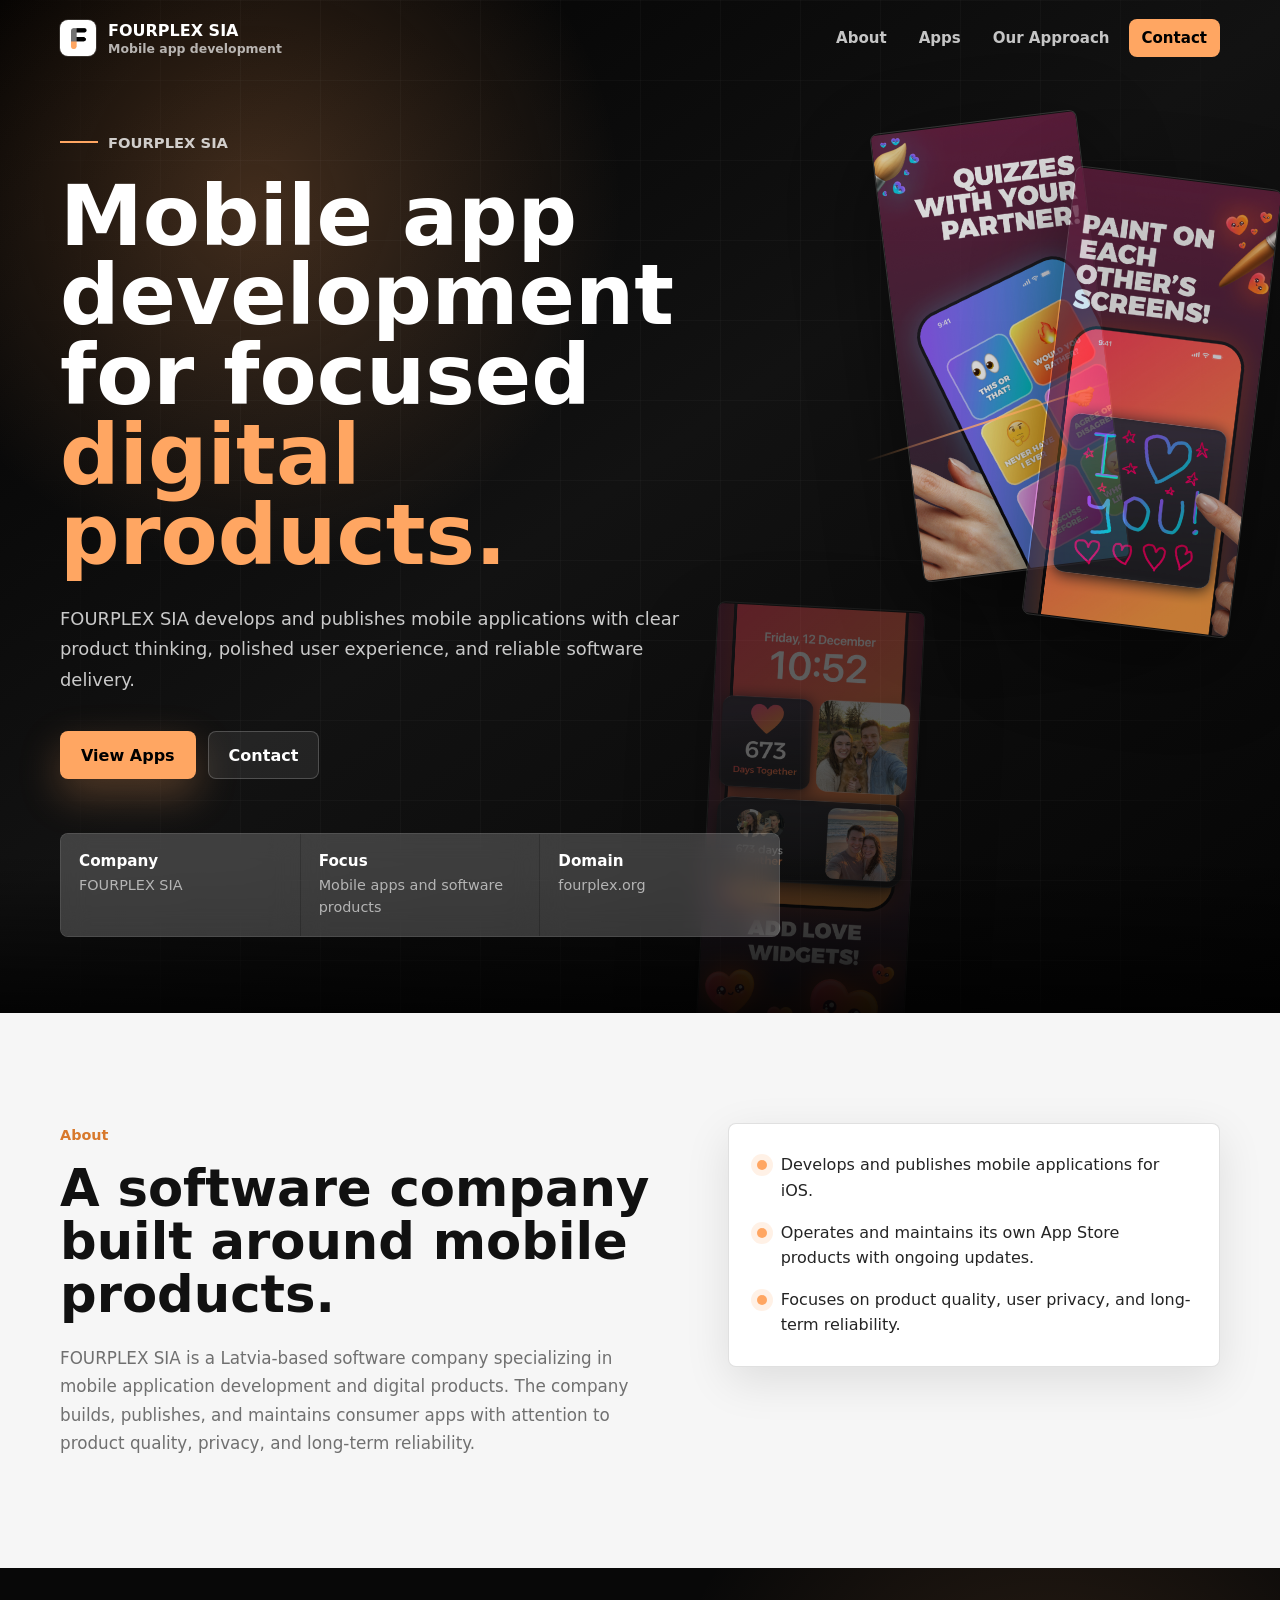
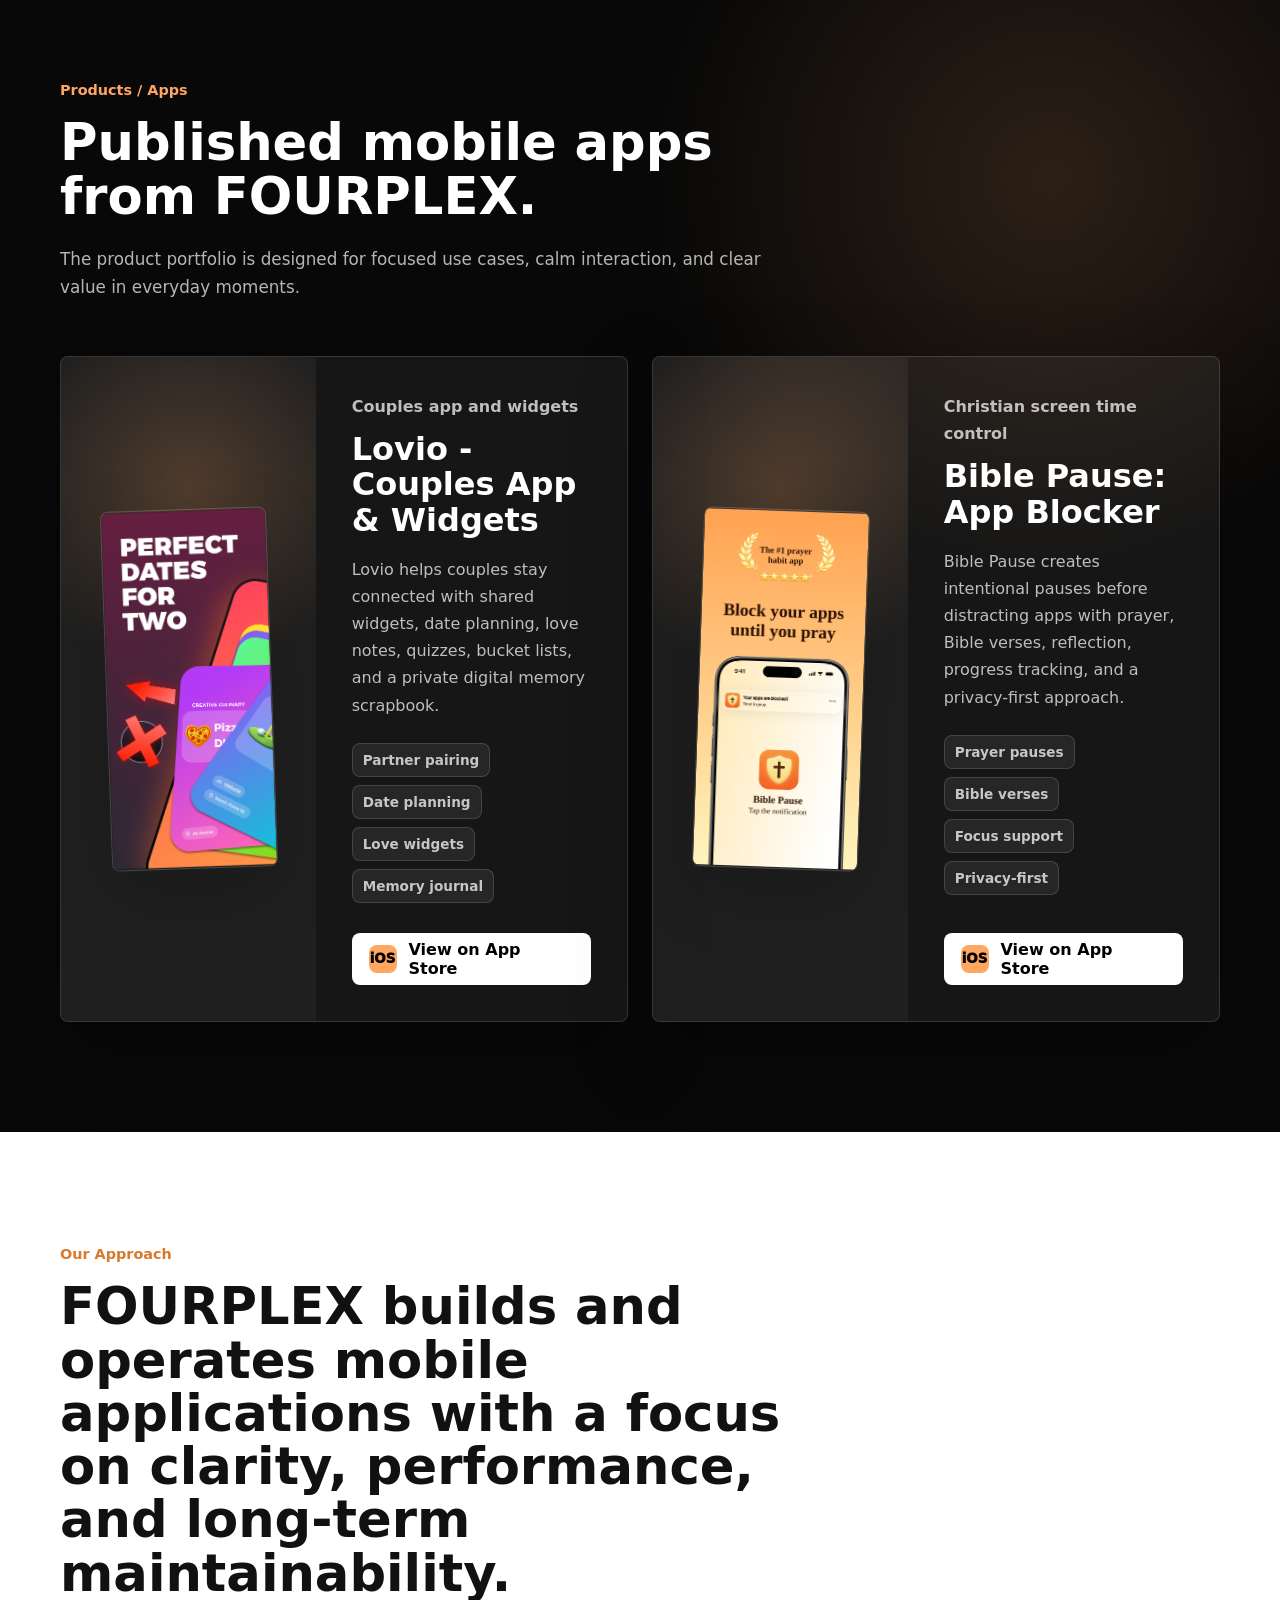
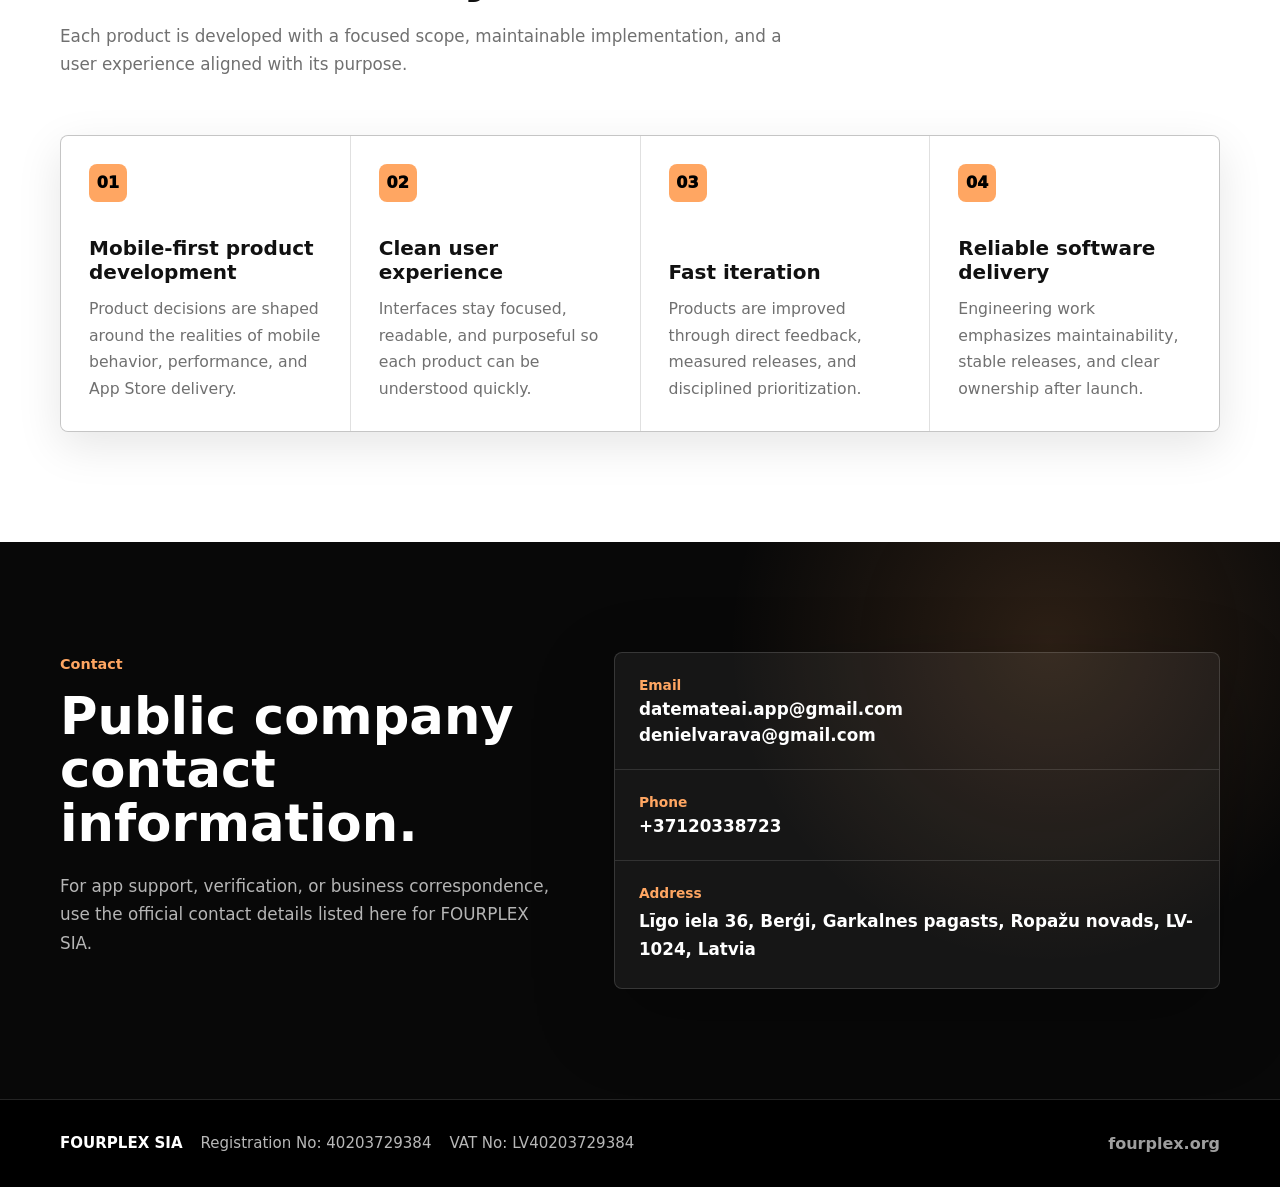
==== commit cbc3ccdf: "Change favicon" ====
--- a/index.html
+++ b/index.html
@@ -12,7 +12,7 @@
   <meta property="og:url" content="https://fourplex.org">
   <meta property="og:image" content="https://fourplex.org/assets/FOURPLEX_LOGO_TRANSPARENT.png">
   <link rel="canonical" href="https://fourplex.org">
-  <link rel="icon" href="assets/FOURPLEX_LOGO_TRANSPARENT.png" type="image/png">
+  <link rel="icon" href="assets/FOURPLEX_LOGO_WITH_BG.png" type="image/png">
   <script type="application/ld+json">
     {
       "@context": "https://schema.org",
@@ -1041,9 +1041,9 @@
         </div>
         <div class="about-panel reveal">
           <ul class="detail-list" aria-label="FOURPLEX company details">
-            <li>Develops mobile applications and software products for iOS users.</li>
-            <li>Maintains public App Store listings for published products.</li>
-            <li>Provides clear company contact and legal entity information for verification.</li>
+            <li>Develops and publishes mobile applications for iOS.</li>
+            <li>Operates and maintains its own App Store products with ongoing updates.</li>
+            <li>Focuses on product quality, user privacy, and long-term reliability.</li>
           </ul>
         </div>
       </div>
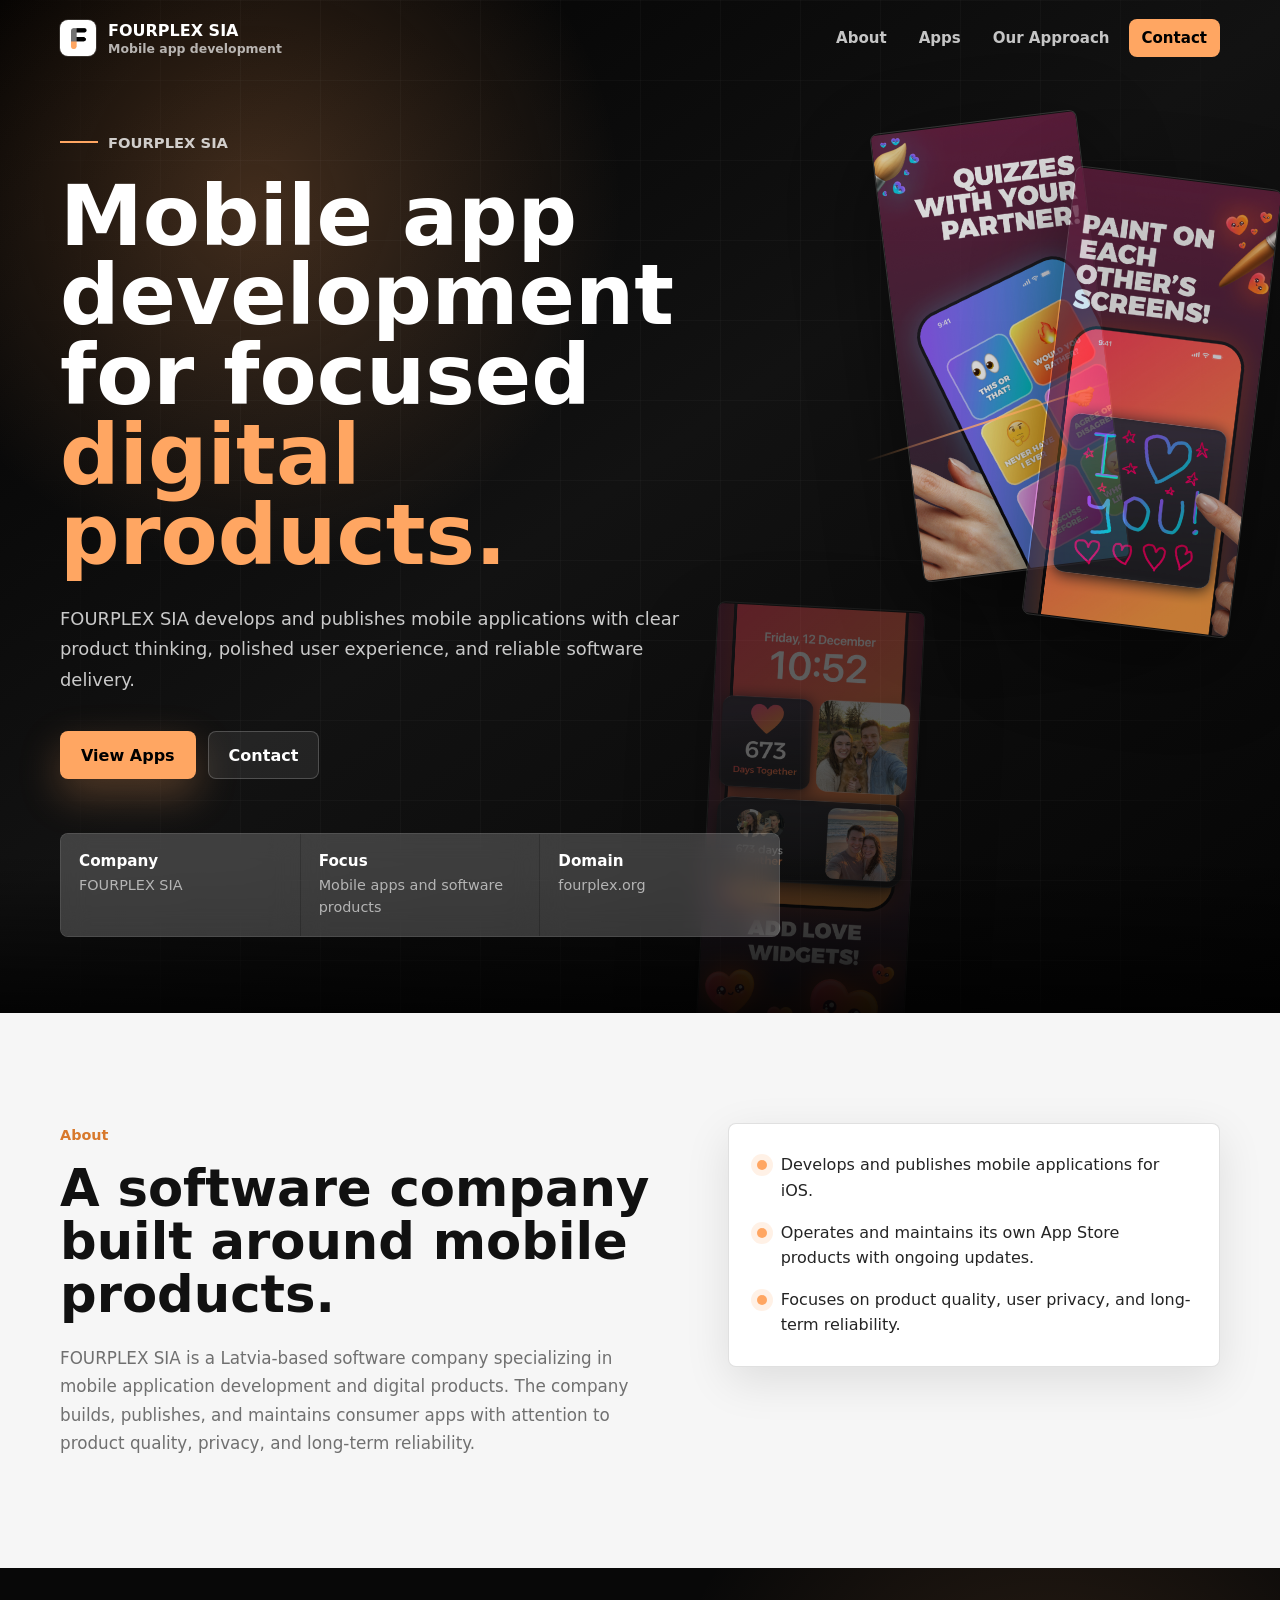
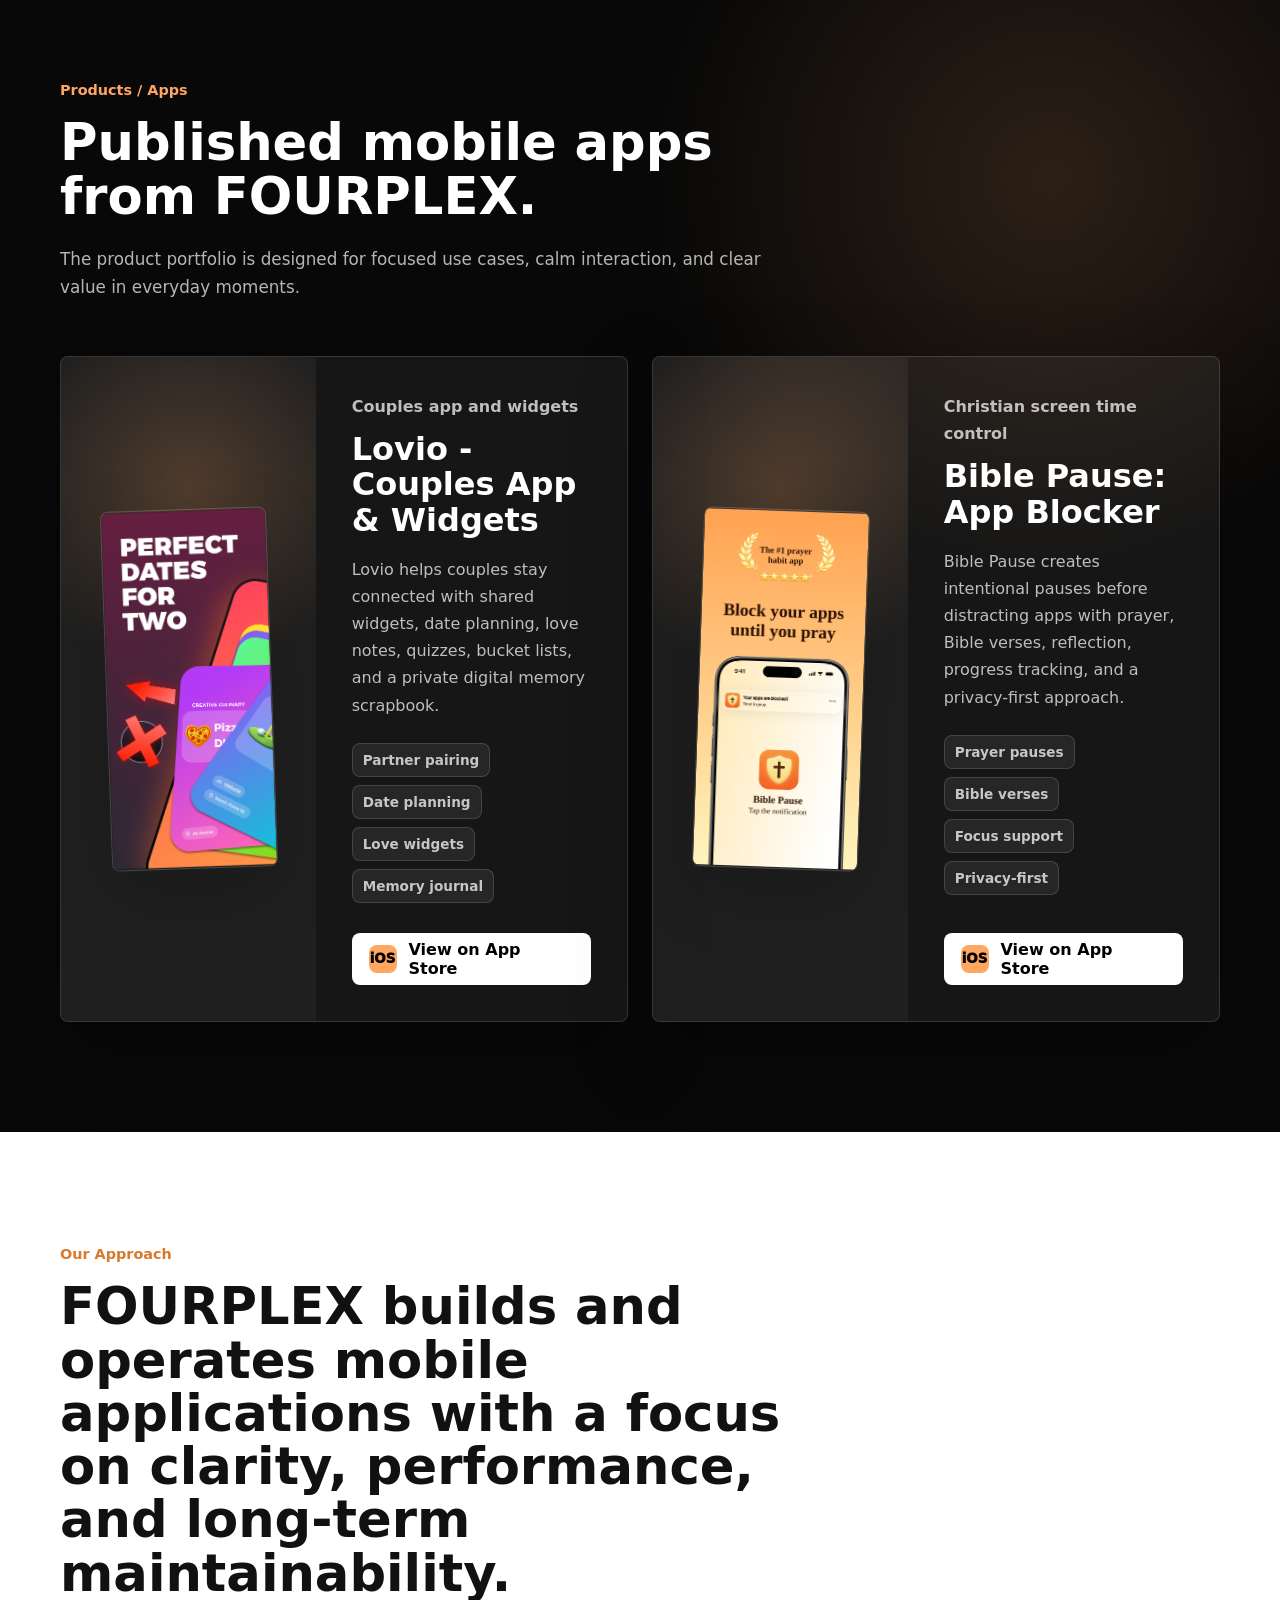
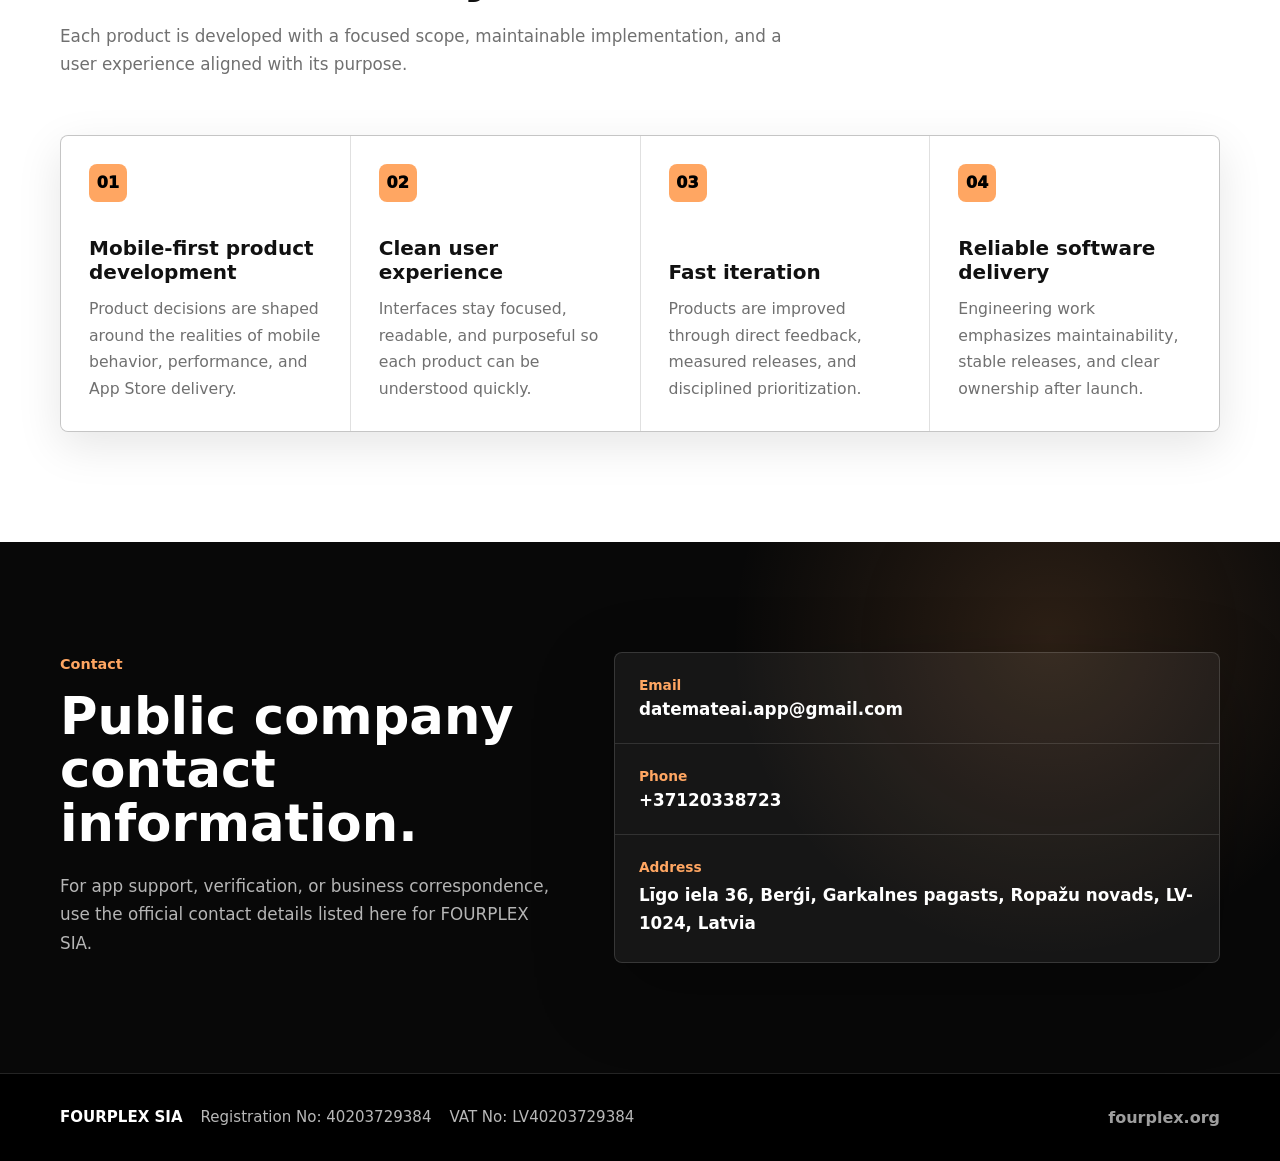
==== commit 649808f3: "Remove personal email" ====
--- a/index.html
+++ b/index.html
@@ -1158,7 +1158,6 @@
           <div class="contact-row">
             <span>Email</span>
             <a href="mailto:datemateai.app@gmail.com">datemateai.app@gmail.com</a>
-            <a href="mailto:denielvarava@gmail.com">denielvarava@gmail.com</a>
           </div>
           <div class="contact-row">
             <span>Phone</span>
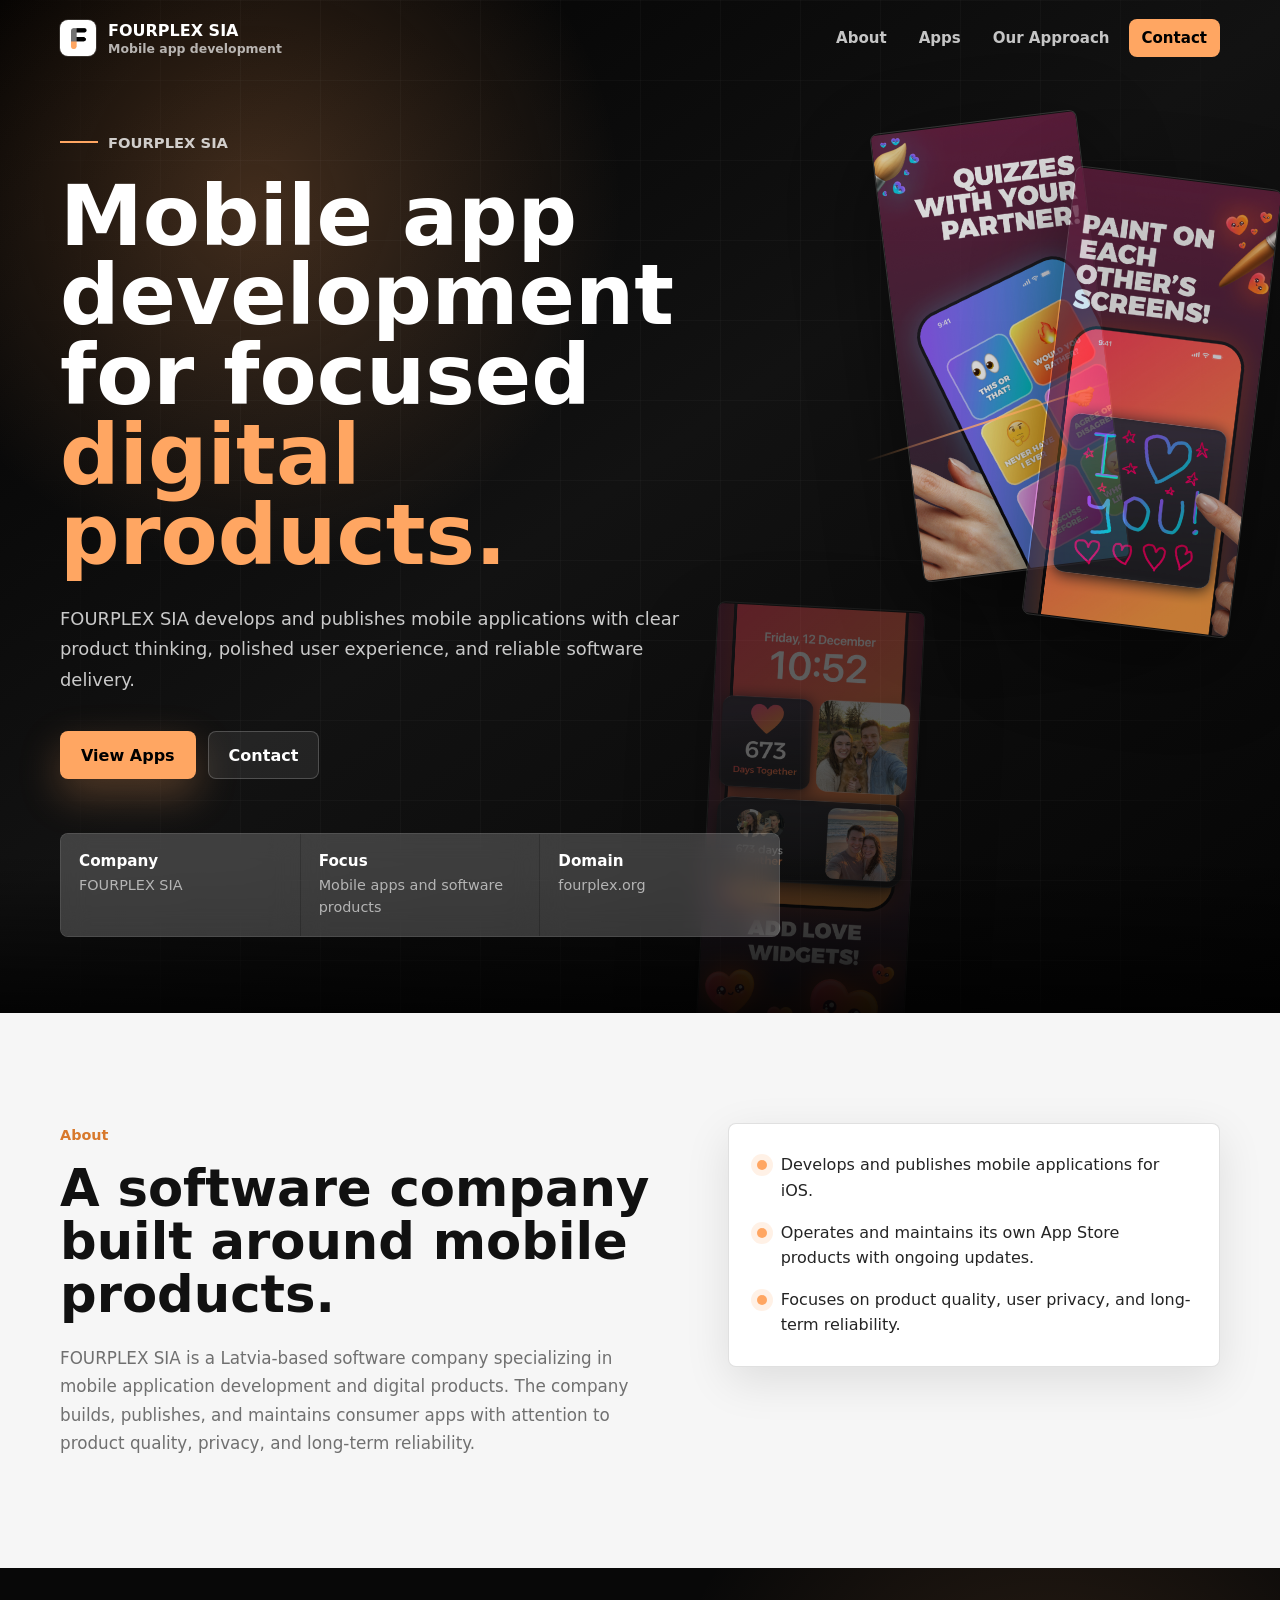
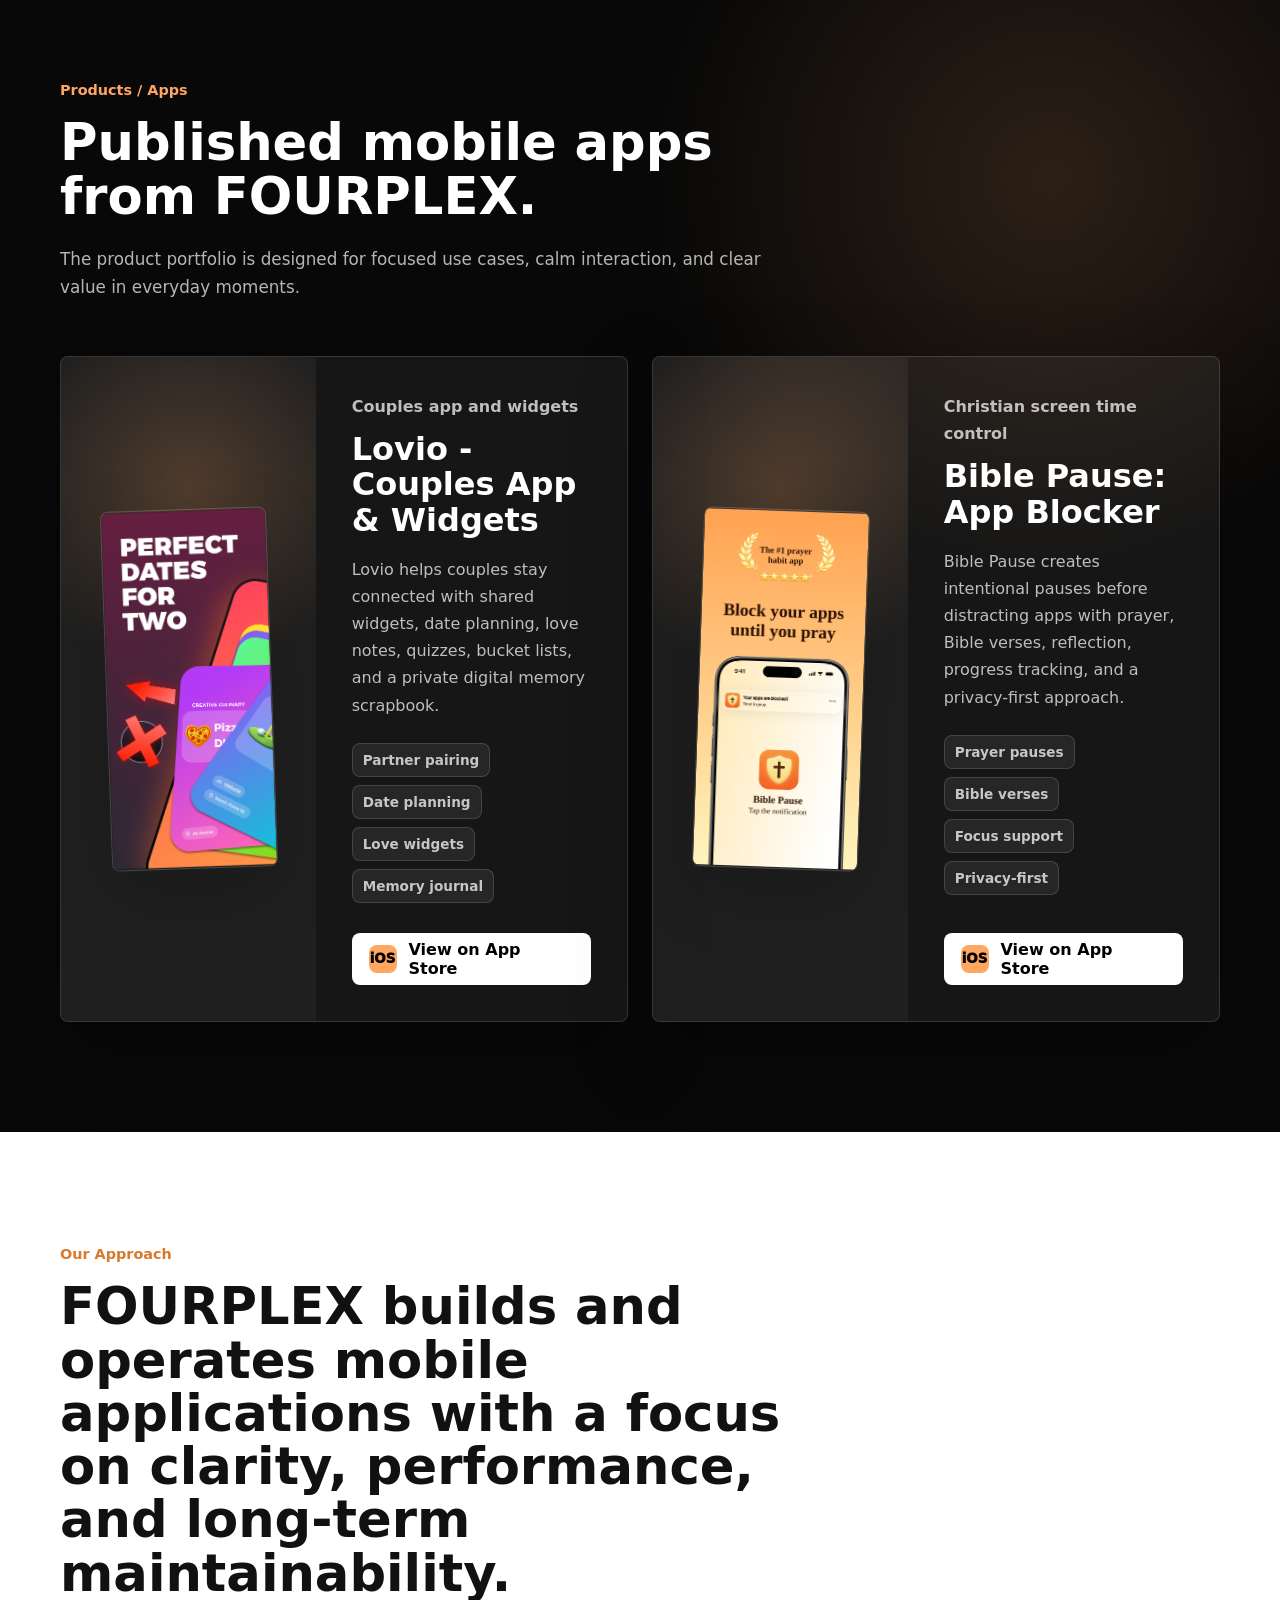
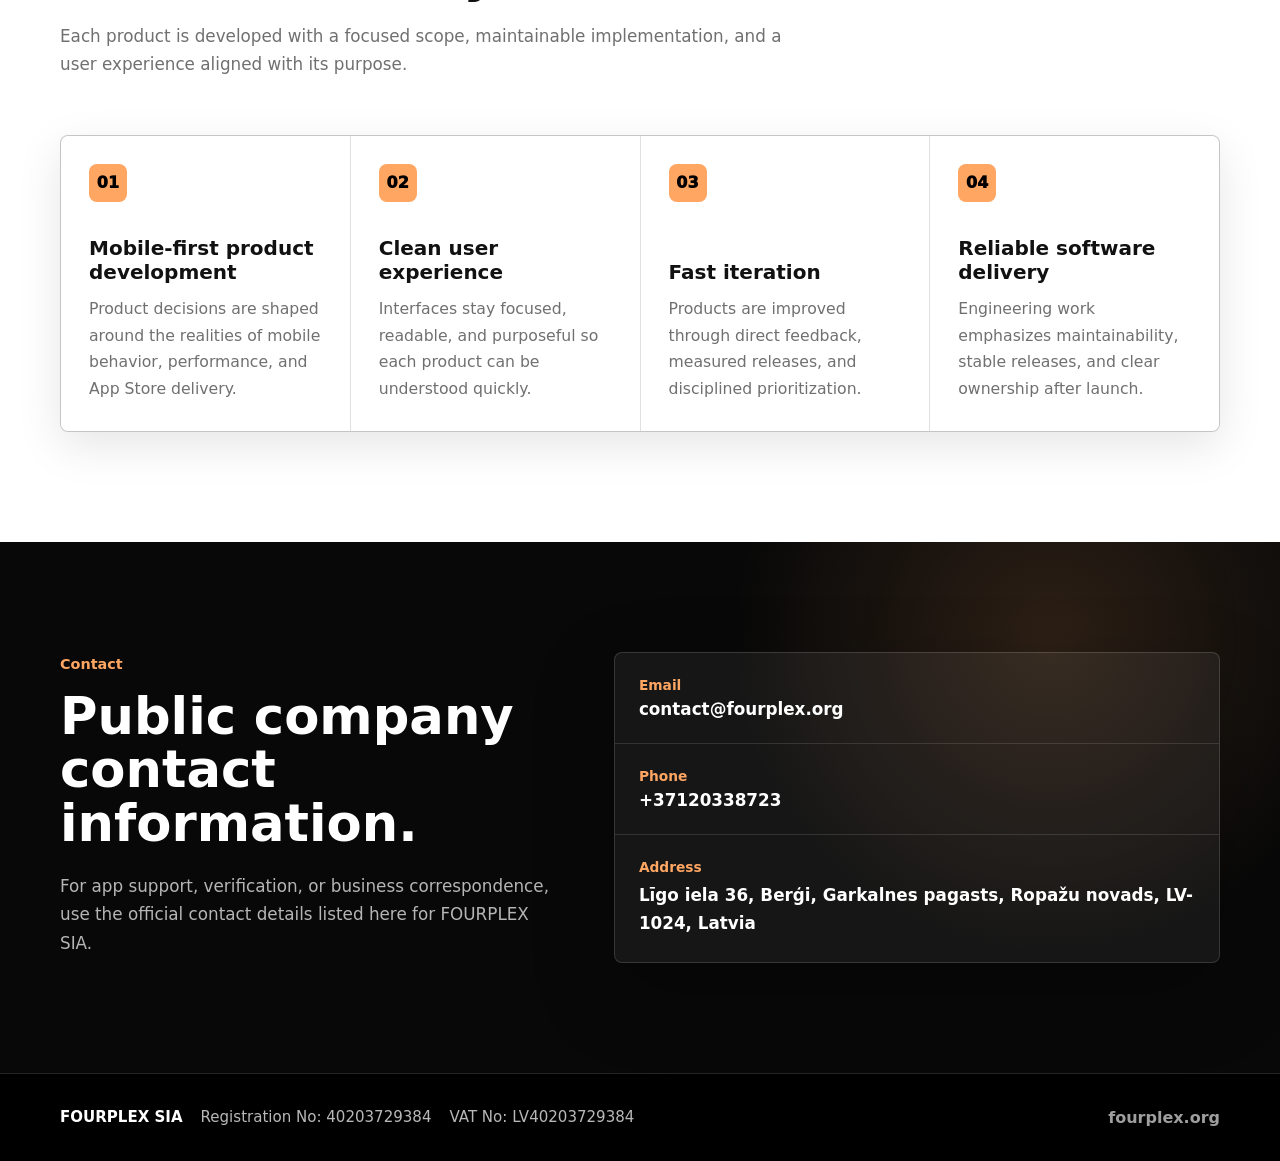
==== commit b1907ac7: "Update contact email to contact@fourplex.org in multiple files" ====
--- a/index.html
+++ b/index.html
@@ -22,7 +22,7 @@
       "url": "https://fourplex.org",
       "logo": "https://fourplex.org/assets/FOURPLEX_LOGO_TRANSPARENT.png",
       "description": "FOURPLEX SIA is a software company specializing in mobile application development and digital products.",
-      "email": "mailto:datemateai.app@gmail.com",
+      "email": "mailto:contact@fourplex.org",
       "telephone": "+37120338723",
       "taxID": "40203729384",
       "vatID": "LV40203729384",
@@ -37,7 +37,7 @@
       "contactPoint": {
         "@type": "ContactPoint",
         "contactType": "business inquiries",
-        "email": "datemateai.app@gmail.com",
+        "email": "contact@fourplex.org",
         "telephone": "+37120338723"
       },
       "sameAs": [
@@ -1157,7 +1157,7 @@
         <div class="contact-card reveal" aria-label="FOURPLEX SIA contact details">
           <div class="contact-row">
             <span>Email</span>
-            <a href="mailto:datemateai.app@gmail.com">datemateai.app@gmail.com</a>
+            <a href="mailto:contact@fourplex.org">contact@fourplex.org</a>
           </div>
           <div class="contact-row">
             <span>Phone</span>
